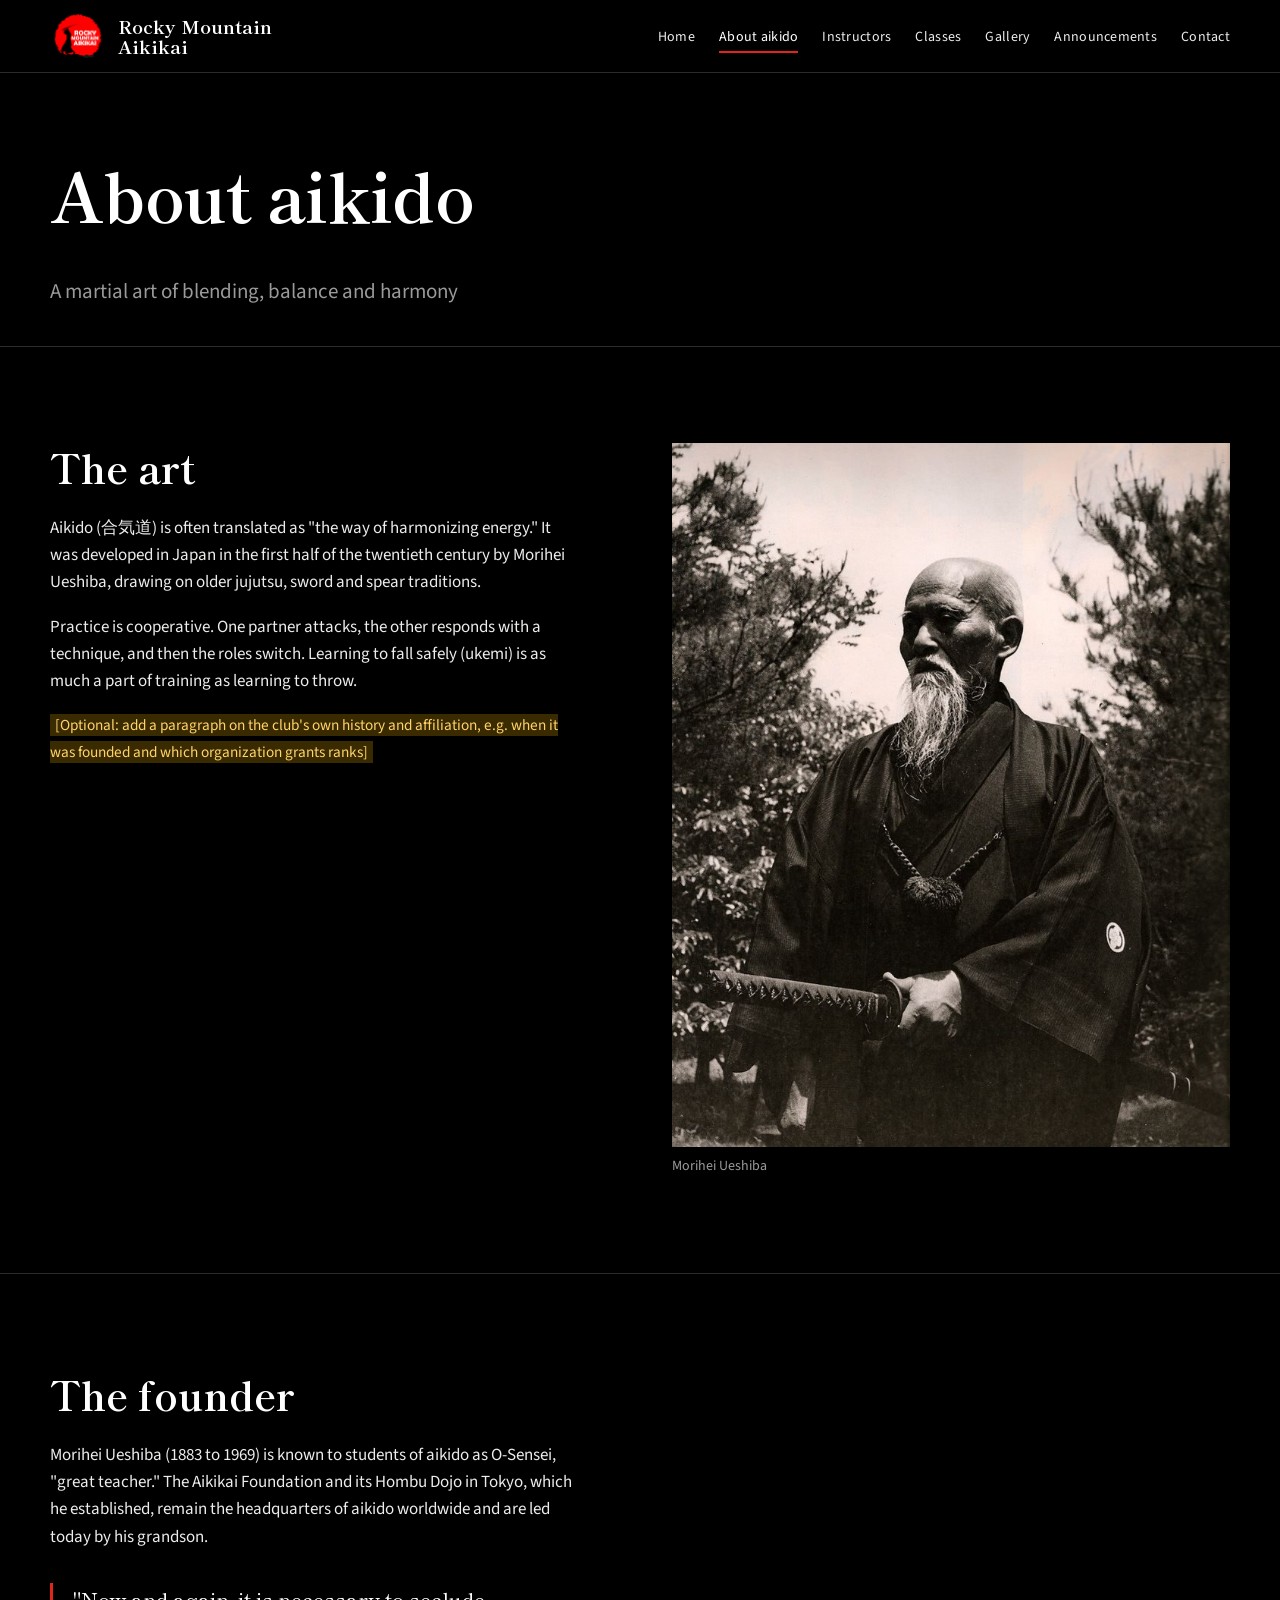
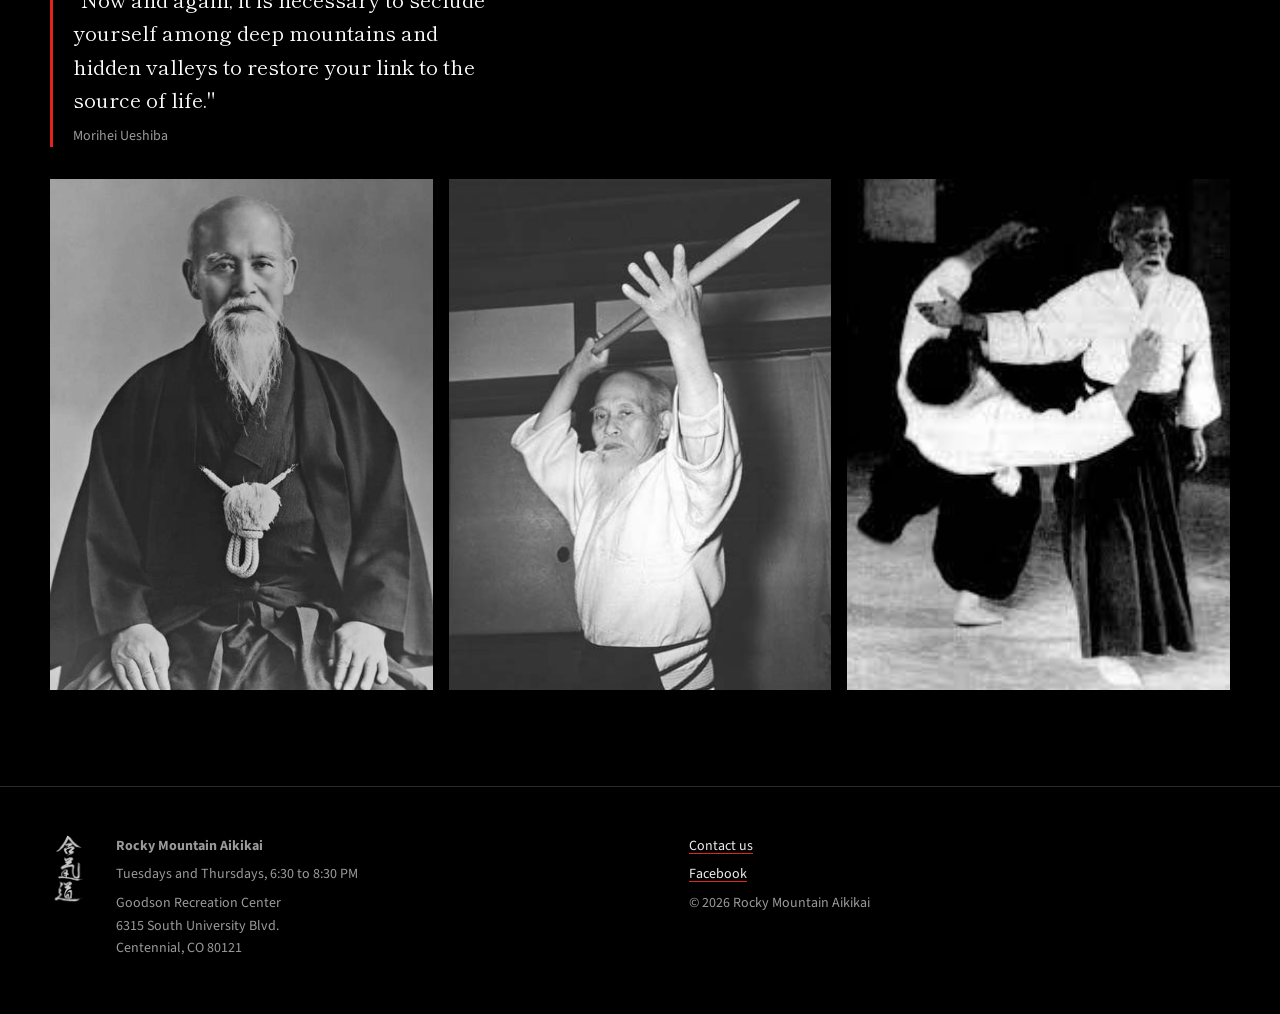
==== about.html @ 09d4a30c "Initial site" ====
<!doctype html>
<html lang="en">
<head>
<meta charset="utf-8">
<meta name="viewport" content="width=device-width, initial-scale=1, viewport-fit=cover">
<title>About aikido | Rocky Mountain Aikikai</title>
<meta name="description" content="What aikido is, who founded it, and how we practice at Rocky Mountain Aikikai.">
<meta property="og:title" content="About aikido | Rocky Mountain Aikikai">
<meta property="og:description" content="What aikido is, who founded it, and how we practice at Rocky Mountain Aikikai.">
<meta property="og:image" content="images/hero-group.jpg">
<link rel="icon" href="favicon.png">
<link rel="preconnect" href="https://fonts.googleapis.com">
<link rel="preconnect" href="https://fonts.gstatic.com" crossorigin>
<link href="https://fonts.googleapis.com/css2?family=Shippori+Mincho:wght@700&family=Source+Sans+3:wght@400;600&display=swap" rel="stylesheet">
<link rel="stylesheet" href="css/site.css">
</head>
<body>
<a class="skip" href="#main">Skip to content</a>
<div class="notice-bar" data-notice-bar hidden>
  <div class="wrap"><span data-notice-text></span> <a href="announcements.html">Details</a></div>
</div>
<header class="site-header">
  <div class="wrap">
    <a class="brand" href="index.html"><img src="images/logo.png" alt="" width="56" height="44"><span>Rocky Mountain<br>Aikikai</span></a>
    <button class="nav-toggle" aria-expanded="false" aria-controls="site-nav">Menu</button>
    <nav class="site-nav" id="site-nav" aria-label="Main"><ul><li><a href="index.html">Home</a></li><li><a href="about.html" aria-current="page">About aikido</a></li><li><a href="instructors.html">Instructors</a></li><li><a href="classes.html">Classes</a></li><li><a href="gallery.html">Gallery</a></li><li><a href="announcements.html">Announcements</a></li><li><a href="contact.html">Contact</a></li></ul></nav>
  </div>
</header>
<main id="main">

<section class="page-head"><div class="wrap">
  <h1>About aikido</h1>
  <p>A martial art of blending, balance and harmony</p>
</div></section>

<section class="section"><div class="wrap split">
  <div>
    <h2>The art</h2>
    <p>Aikido (合気道) is often translated as "the way of harmonizing energy." It was developed in Japan in the first half of the twentieth century by Morihei Ueshiba, drawing on older jujutsu, sword and spear traditions.</p>
    <p>Practice is cooperative. One partner attacks, the other responds with a technique, and then the roles switch. Learning to fall safely (ukemi) is as much a part of training as learning to throw.</p>
    <p><span class="todo">[Optional: add a paragraph on the club's own history and affiliation, e.g. when it was founded and which organization grants ranks]</span></p>
  </div>
  <figure>
    <img src="images/founder/ueshiba-sword.jpg" alt="Morihei Ueshiba standing outdoors in a kimono, holding a sword" loading="lazy">
    <figcaption>Morihei Ueshiba</figcaption>
  </figure>
</div></section>

<section class="section"><div class="wrap">
  <h2>The founder</h2>
  <p>Morihei Ueshiba (1883 to 1969) is known to students of aikido as O-Sensei, "great teacher." The Aikikai Foundation and its Hombu Dojo in Tokyo, which he established, remain the headquarters of aikido worldwide and are led today by his grandson.</p>
  <blockquote>"Now and again, it is necessary to seclude yourself among deep mountains and hidden valleys to restore your link to the source of life."<cite>Morihei Ueshiba</cite></blockquote>
  <div class="founder-strip">
    <figure><img src="images/founder/ueshiba-seated.jpg" alt="Formal seated portrait of Morihei Ueshiba" loading="lazy"></figure>
    <figure><img src="images/founder/ueshiba-spear.jpg" alt="Morihei Ueshiba holding a wooden spear overhead" loading="lazy"></figure>
    <figure><img src="images/founder/ueshiba-throw.jpg" alt="Morihei Ueshiba demonstrating a throw with a student" loading="lazy"></figure>
  </div>
</div></section>

</main>
<footer class="site-footer">
  <div class="wrap">
    <img src="images/aikido-calligraphy.png" alt="Aikido written in Japanese calligraphy">
    <div>
      <p><strong>Rocky Mountain Aikikai</strong></p>
      <p>Tuesdays and Thursdays, 6:30 to 8:30 PM</p>
      <p>Goodson Recreation Center<br>6315 South University Blvd.<br>Centennial, CO 80121</p>
    </div>
    <div>
      <p><a href="contact.html">Contact us</a></p>
      <p><a href="https://www.facebook.com/rockymountainaikikai/">Facebook</a></p>
      <p>&copy; <span id="year">2026</span> Rocky Mountain Aikikai</p>
    </div>
  </div>
</footer>

<script src="js/site.js"></script>
<script>document.getElementById("year").textContent=new Date().getFullYear();</script>
</body>
</html>
---- css/site.css ----
/* Rocky Mountain Aikikai — site styles
   Palette taken from the club's own materials: black-and-white photography,
   ink calligraphy, and the red sun of the club logo. */

:root {
  --ink: #000000;          /* page background */
  --sumi: #161616;         /* raised surfaces */
  --line: #2b2b2b;         /* rules and borders */
  --ash: #9a9a9a;          /* secondary text */
  --paper: #ececea;        /* body text */
  --white: #ffffff;        /* headings */
  --sun: #e3241b;          /* logo red, used sparingly */

  --display: "Shippori Mincho", "Hiragino Mincho ProN", "Yu Mincho", Georgia, serif;
  --body: "Source Sans 3", "Segoe UI", system-ui, -apple-system, sans-serif;

  --step--1: 0.875rem;
  --step-0: 1.0625rem;
  --step-1: 1.3125rem;
  --step-2: 1.75rem;
  --step-3: 2.5rem;
  --step-4: clamp(2.5rem, 6vw, 4.25rem);

  --gutter: clamp(1.25rem, 4vw, 3rem);
  --measure: 66ch;

  box-sizing: border-box;
  padding-top: env(safe-area-inset-top, 0px);
  padding-bottom: env(safe-area-inset-bottom, 0px);
}
*, *::before, *::after { box-sizing: inherit; }
html { scroll-padding-top: env(safe-area-inset-top, 0px); }

body {
  margin: 0;
  background: var(--ink);
  color: var(--paper);
  font-family: var(--body);
  font-size: var(--step-0);
  line-height: 1.6;
  -webkit-font-smoothing: antialiased;
}

img { max-width: 100%; height: auto; display: block; }
a { color: var(--white); text-decoration-color: var(--sun); text-underline-offset: 0.2em; }
a:hover { color: var(--sun); }
:focus-visible { outline: 2px solid var(--sun); outline-offset: 3px; }

h1, h2, h3 {
  font-family: var(--display);
  font-weight: 700;
  color: var(--white);
  line-height: 1.2;
  margin: 0 0 0.6em;
}
h1 { font-size: var(--step-4); letter-spacing: -0.01em; }
h2 { font-size: var(--step-3); }
h3 { font-size: var(--step-1); }
p { margin: 0 0 1em; max-width: var(--measure); }

.skip { position: absolute; left: -9999px; }
.skip:focus { left: 1rem; top: 1rem; background: var(--white); color: var(--ink); padding: .5rem 1rem; z-index: 100; }

.wrap { width: min(1180px, 100% - 2 * var(--gutter)); margin-inline: auto; }

/* ---------- Header ---------- */
.site-header {
  position: sticky; top: env(safe-area-inset-top, 0px); z-index: 50;
  background: rgba(0,0,0,.92);
  border-bottom: 1px solid var(--line);
  backdrop-filter: blur(6px);
}
.site-header .wrap { display: flex; align-items: center; justify-content: space-between; gap: 1rem; min-height: 72px; }
.brand { display: flex; align-items: center; gap: .75rem; text-decoration: none; color: var(--white); }
.brand img { width: 56px; height: auto; }
.brand span { font-family: var(--display); font-size: 1.15rem; font-weight: 700; line-height: 1.1; }

.nav-toggle {
  display: none; background: none; border: 1px solid var(--line); color: var(--white);
  font: inherit; padding: .4rem .8rem; cursor: pointer;
}
.site-nav ul { list-style: none; margin: 0; padding: 0; display: flex; gap: 1.5rem; }
.site-nav a { text-decoration: none; color: var(--paper); font-size: var(--step--1); letter-spacing: .02em; padding: .3rem 0; border-bottom: 2px solid transparent; }
.site-nav a:hover { color: var(--white); }
.site-nav a[aria-current="page"] { color: var(--white); border-bottom-color: var(--sun); }

@media (max-width: 880px) {
  .nav-toggle { display: block; }
  .site-nav { display: none; position: absolute; left: 0; right: 0; top: 100%; background: var(--ink); border-bottom: 1px solid var(--line); }
  .site-nav.open { display: block; }
  .site-nav ul { flex-direction: column; gap: 0; padding: .5rem var(--gutter) 1rem; }
  .site-nav a { display: block; padding: .75rem 0; font-size: var(--step-0); border-bottom: 1px solid var(--line); }
  .site-nav a[aria-current="page"] { border-bottom-color: var(--line); color: var(--sun); }
}

/* ---------- Announcement bar ---------- */
.notice-bar { background: var(--sun); color: var(--white); }
.notice-bar[hidden] { display: none; }
.notice-bar .wrap { padding: .6rem 0; display: flex; gap: 1rem; align-items: baseline; flex-wrap: wrap; }
.notice-bar a { color: var(--white); font-weight: 600; text-decoration-color: var(--white); }

/* ---------- Hero (home) ---------- */
.hero { position: relative; min-height: min(86vh, 760px); display: grid; overflow: hidden; }
.hero > img.hero-photo {
  position: absolute; inset: 0; width: 100%; height: 100%; object-fit: cover; object-position: center 35%;
  filter: grayscale(1) brightness(.42) contrast(1.05);
}
.hero::after { content: ""; position: absolute; inset: 0; background: linear-gradient(90deg, rgba(0,0,0,.78) 0%, rgba(0,0,0,.45) 55%, rgba(0,0,0,.1) 100%); }
.hero .wrap { position: relative; z-index: 1; display: grid; grid-template-columns: auto 1fr; gap: clamp(1.5rem, 5vw, 4rem); align-items: center; padding-block: 4rem; }
.hero .calligraphy { width: clamp(90px, 13vw, 170px); opacity: .95; }
.hero h1 { margin-bottom: .35em; }
.hero .lede { font-size: var(--step-1); color: var(--paper); max-width: 34ch; }
.hero .when { font-family: var(--display); font-size: var(--step-1); color: var(--white); margin: 1.5rem 0 2rem; border-left: 3px solid var(--sun); padding-left: 1rem; }
.hero .when small { display: block; font-family: var(--body); font-size: var(--step--1); color: var(--ash); margin-top: .25rem; }
@media (max-width: 600px) {
  .hero .wrap { grid-template-columns: 1fr; }
  .hero .calligraphy { width: 70px; }
}

.btn {
  display: inline-block; background: var(--white); color: var(--ink); text-decoration: none;
  font-weight: 600; padding: .8rem 1.4rem; border: 2px solid var(--white);
}
.btn:hover { background: var(--sun); border-color: var(--sun); color: var(--white); }
.btn.ghost { background: transparent; color: var(--white); }
.btn.ghost:hover { background: var(--white); color: var(--ink); border-color: var(--white); }
.actions { display: flex; flex-wrap: wrap; gap: .75rem; }

/* ---------- Sections ---------- */
.section { padding-block: clamp(3rem, 8vw, 6rem); border-top: 1px solid var(--line); }
.section:first-of-type { border-top: 0; }
.page-head { padding-block: clamp(3rem, 7vw, 5rem) 1rem; }
.page-head p { color: var(--ash); font-size: var(--step-1); }

.split { display: grid; grid-template-columns: 1fr 1fr; gap: clamp(2rem, 5vw, 4rem); align-items: start; }
.split.narrow-img { grid-template-columns: 2fr 3fr; }
@media (max-width: 760px) { .split, .split.narrow-img { grid-template-columns: 1fr; } }

figure { margin: 0; }
figcaption { color: var(--ash); font-size: var(--step--1); margin-top: .5rem; }

blockquote {
  margin: 2rem 0; padding: 0 0 0 1.25rem; border-left: 3px solid var(--sun);
  font-family: var(--display); font-size: var(--step-1); color: var(--white); max-width: 40ch;
}
blockquote cite { display: block; font-family: var(--body); font-style: normal; font-size: var(--step--1); color: var(--ash); margin-top: .5rem; }

/* Facts list (schedule, fees, location) */
.facts { display: grid; grid-template-columns: max-content 1fr; gap: .75rem 2rem; margin: 0 0 1.5rem; }
.facts dt { color: var(--ash); }
.facts dd { margin: 0; color: var(--white); }
@media (max-width: 480px) { .facts { grid-template-columns: 1fr; gap: .2rem; } .facts dd { margin-bottom: .75rem; } }

/* ---------- Instructors ---------- */
.lead-instructor { display: grid; grid-template-columns: minmax(220px, 340px) 1fr; gap: clamp(1.5rem, 4vw, 3rem); align-items: start; margin-bottom: 4rem; }
.lead-instructor img { aspect-ratio: 4/5; object-fit: cover; width: 100%; }
.rank { color: var(--ash); font-size: var(--step--1); margin: -.4rem 0 1rem; }
@media (max-width: 680px) { .lead-instructor { grid-template-columns: 1fr; } .lead-instructor img { max-width: 340px; } }

.associates { display: grid; grid-template-columns: repeat(auto-fill, minmax(200px, 1fr)); gap: 2rem 1.5rem; }
.associates img { aspect-ratio: 4/5; object-fit: cover; width: 100%; margin-bottom: .75rem; }
.associates h3 { margin-bottom: .2rem; }

/* ---------- Founder strip ---------- */
.founder-strip { display: grid; grid-template-columns: repeat(3, 1fr); gap: 1rem; }
.founder-strip img { width: 100%; aspect-ratio: 3/4; object-fit: cover; filter: grayscale(1); }
@media (max-width: 600px) { .founder-strip { grid-template-columns: 1fr 1fr; } .founder-strip figure:last-child { display: none; } }

/* ---------- Gallery ---------- */
.gallery { display: grid; grid-template-columns: repeat(auto-fill, minmax(280px, 1fr)); gap: .75rem; }
.gallery button { padding: 0; border: 0; background: none; cursor: zoom-in; display: block; width: 100%; }
.gallery img { width: 100%; aspect-ratio: 4/3; object-fit: cover; }
.gallery button:hover img { outline: 2px solid var(--sun); outline-offset: -2px; }

.lightbox { border: 0; padding: 0; background: transparent; max-width: 96vw; max-height: 92vh; }
.lightbox::backdrop { background: rgba(0,0,0,.92); }
.lightbox img { max-width: 96vw; max-height: 85vh; width: auto; margin: 0 auto; }
.lightbox p { text-align: center; color: var(--paper); margin: .75rem auto 0; }
.lightbox .close { position: fixed; top: calc(1rem + env(safe-area-inset-top, 0px)); right: 1rem; background: var(--white); color: var(--ink); border: 0; font: inherit; font-weight: 600; padding: .5rem .9rem; cursor: pointer; }

/* ---------- Announcements ---------- */
.announcements { list-style: none; margin: 0; padding: 0; }
.announcements li { padding: 1.5rem 0; border-top: 1px solid var(--line); display: grid; grid-template-columns: 9rem 1fr; gap: 1.5rem; }
.announcements li:last-child { border-bottom: 1px solid var(--line); }
.announcements time { color: var(--ash); font-size: var(--step--1); padding-top: .3rem; }
.announcements h3 { margin-bottom: .35rem; }
.announcements .pinned time::before { content: ""; display: inline-block; width: .55rem; height: .55rem; border-radius: 50%; background: var(--sun); margin-right: .5rem; }
.announcements .empty { display: block; color: var(--ash); }
@media (max-width: 560px) { .announcements li { grid-template-columns: 1fr; gap: .25rem; } }

/* ---------- Map ---------- */
.map { width: 100%; aspect-ratio: 4/3; border: 0; filter: grayscale(1) invert(.92) contrast(.9); }

/* ---------- Placeholder marker (remove before launch) ---------- */
.todo { background: #3a2a00; color: #ffd36b; padding: 0 .3em; font-size: .9em; }

/* ---------- Footer ---------- */
.site-footer { border-top: 1px solid var(--line); padding-block: 3rem; color: var(--ash); font-size: var(--step--1); }
.site-footer .wrap { display: grid; grid-template-columns: auto 1fr 1fr; gap: 2rem; align-items: start; }
.site-footer img { width: 34px; opacity: .8; }
.site-footer p { margin: 0 0 .4rem; }
.site-footer a { color: var(--paper); }
@media (max-width: 680px) { .site-footer .wrap { grid-template-columns: 1fr; } }

@media (prefers-reduced-motion: reduce) { * { scroll-behavior: auto !important; transition: none !important; } }
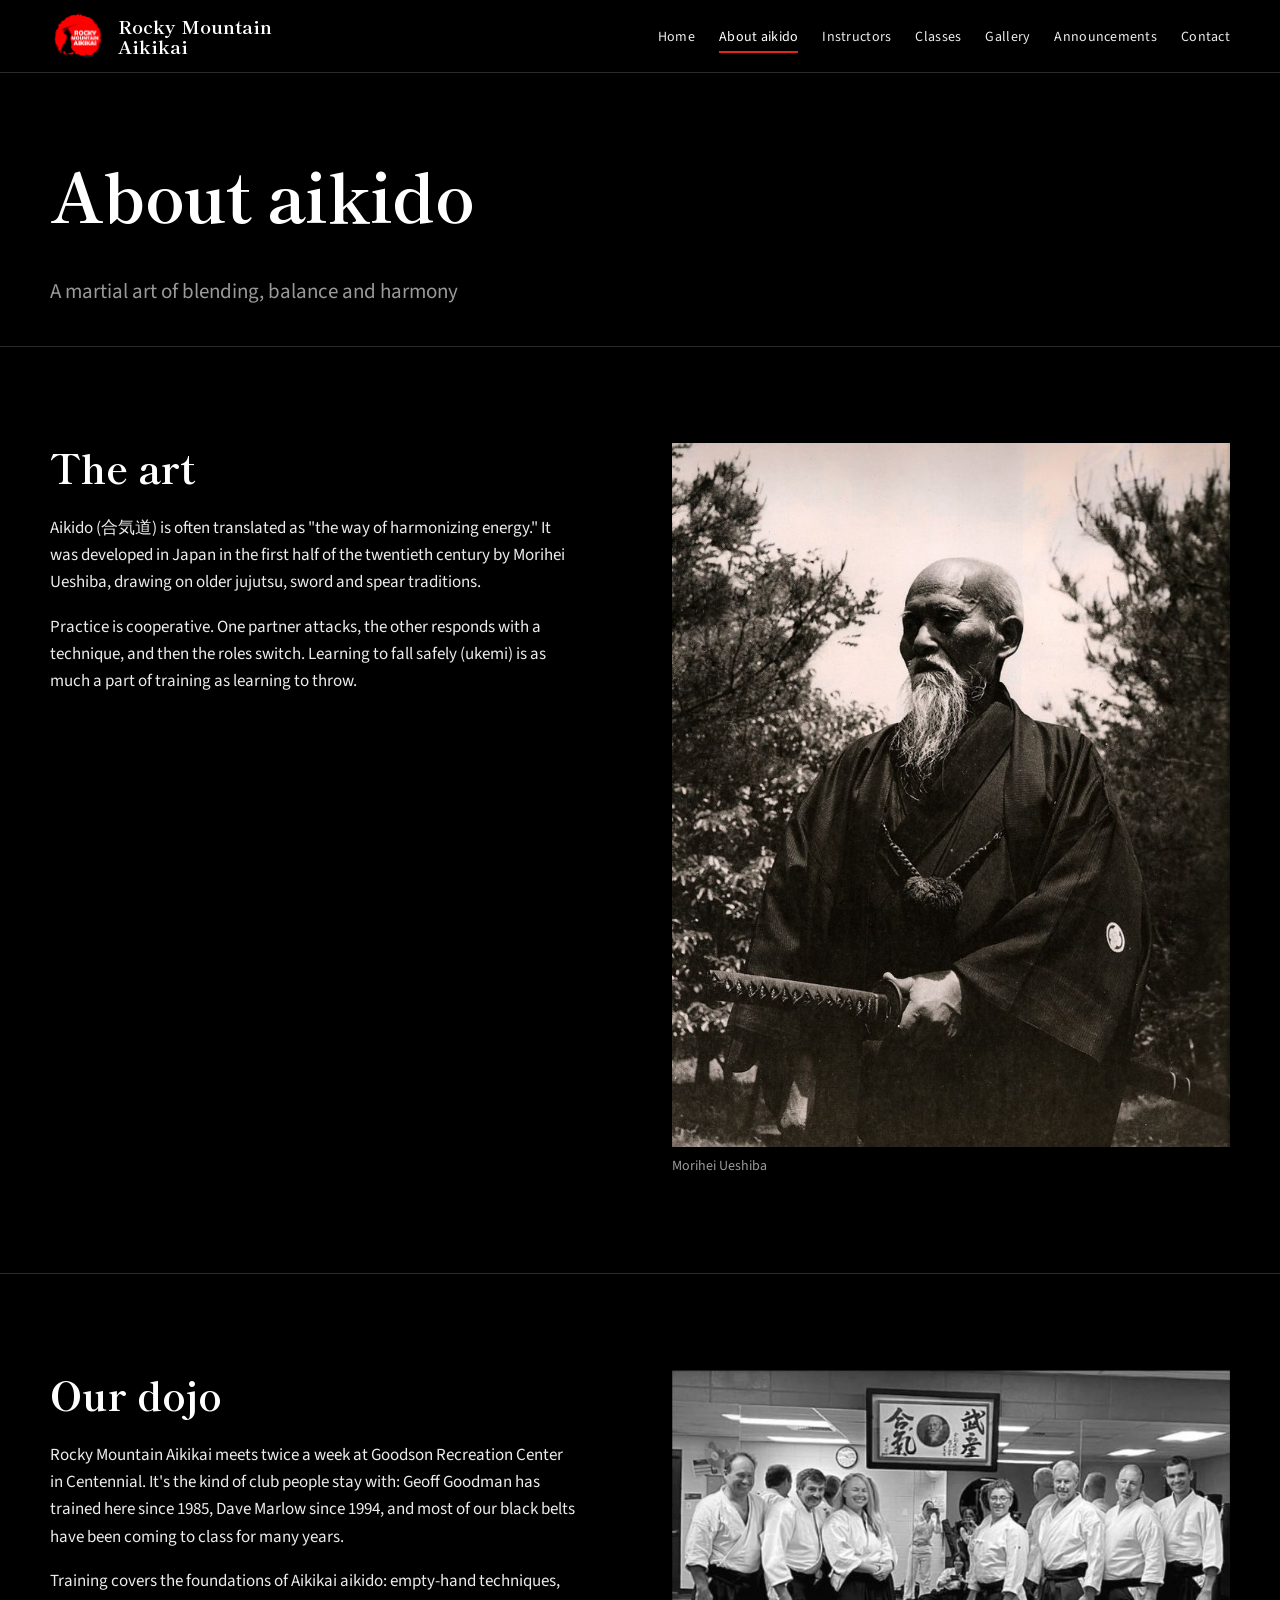
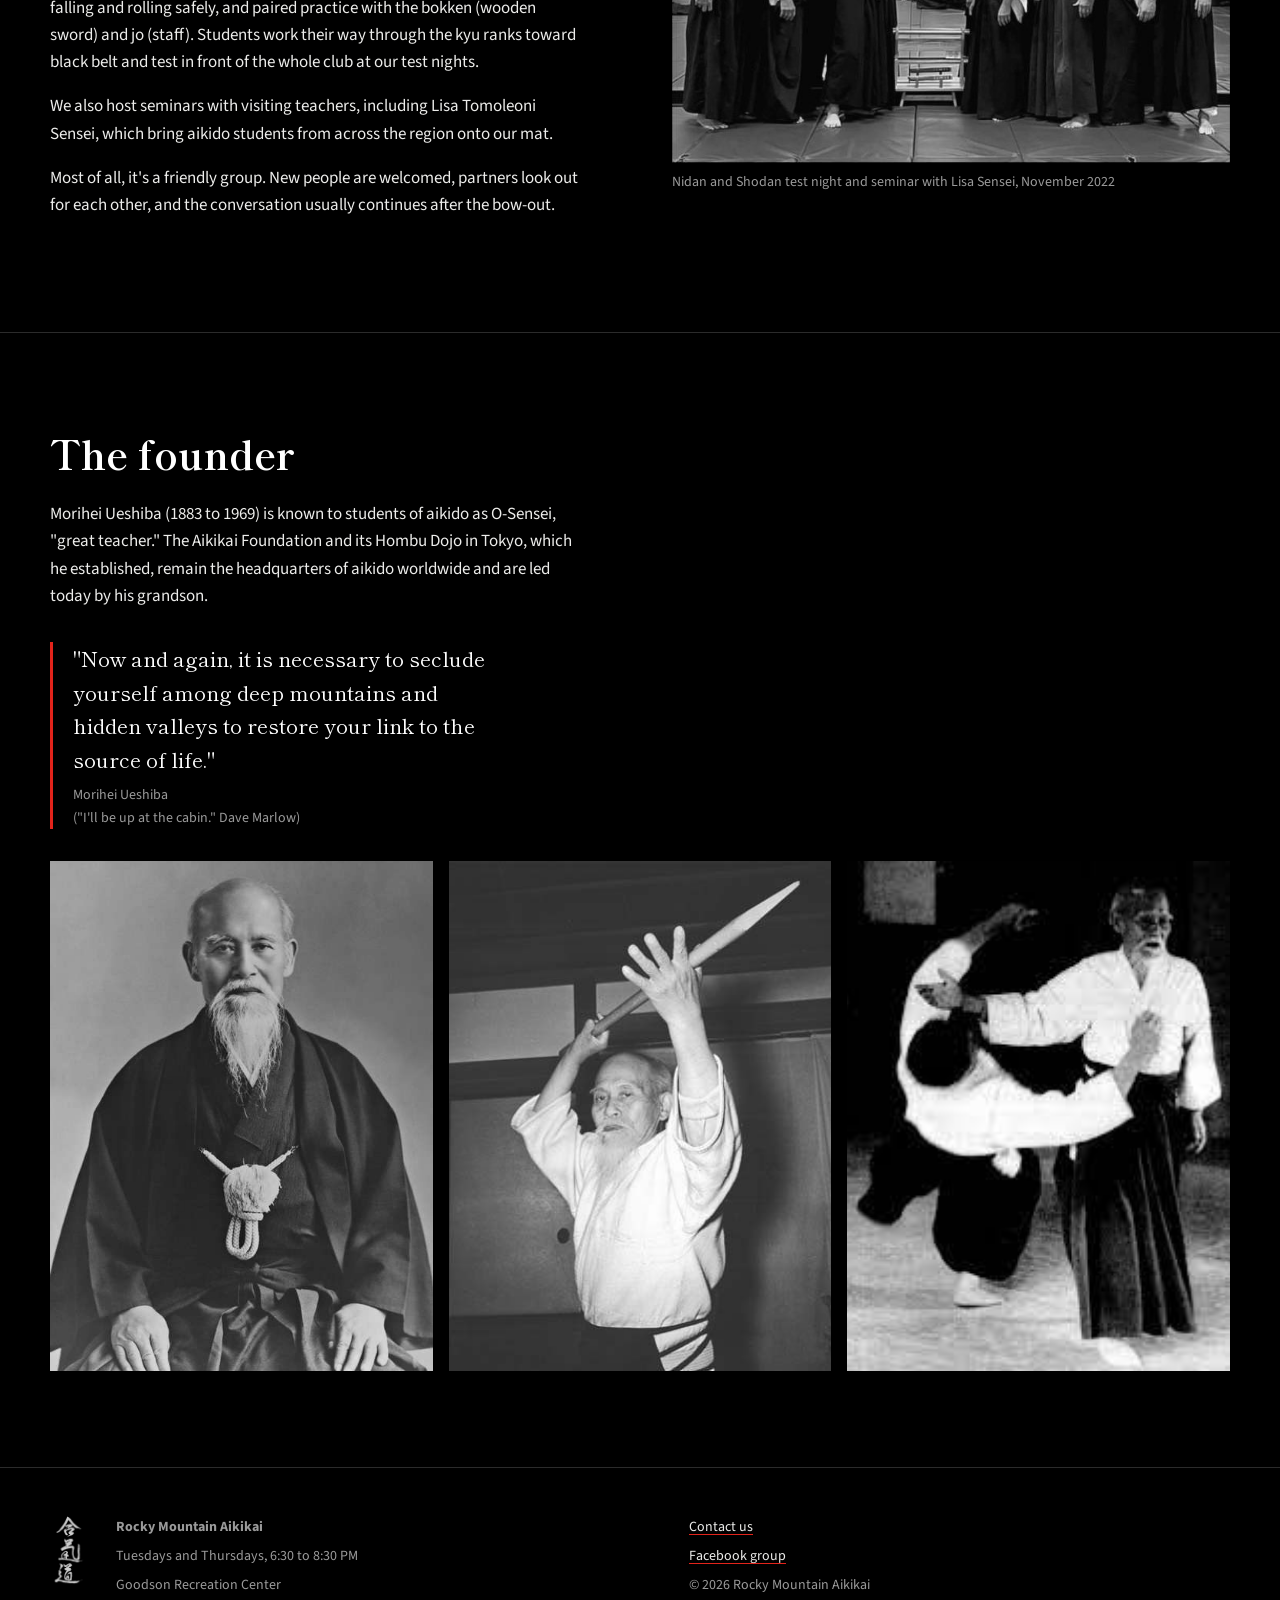
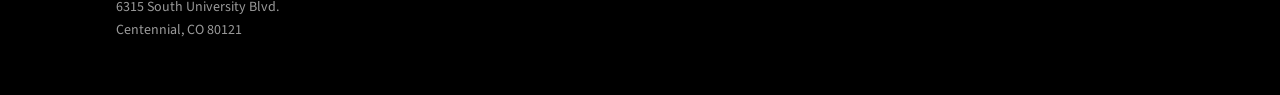
==== commit 7261fa17: "Classes, contact, about, home instructors, FB group" ====
--- a/about.html
+++ b/about.html
@@ -38,7 +38,6 @@
     <h2>The art</h2>
     <p>Aikido (合気道) is often translated as "the way of harmonizing energy." It was developed in Japan in the first half of the twentieth century by Morihei Ueshiba, drawing on older jujutsu, sword and spear traditions.</p>
     <p>Practice is cooperative. One partner attacks, the other responds with a technique, and then the roles switch. Learning to fall safely (ukemi) is as much a part of training as learning to throw.</p>
-    <p><span class="todo">[Optional: add a paragraph on the club's own history and affiliation, e.g. when it was founded and which organization grants ranks]</span></p>
   </div>
   <figure>
     <img src="images/founder/ueshiba-sword.jpg" alt="Morihei Ueshiba standing outdoors in a kimono, holding a sword" loading="lazy">
@@ -46,10 +45,24 @@
   </figure>
 </div></section>
 
+<section class="section"><div class="wrap split">
+  <div>
+    <h2>Our dojo</h2>
+    <p>Rocky Mountain Aikikai meets twice a week at Goodson Recreation Center in Centennial. It's the kind of club people stay with: Geoff Goodman has trained here since 1985, Dave Marlow since 1994, and most of our black belts have been coming to class for many years.</p>
+    <p>Training covers the foundations of Aikikai aikido: empty-hand techniques, falling and rolling safely, and paired practice with the bokken (wooden sword) and jo (staff). Students work their way through the kyu ranks toward black belt and test in front of the whole club at our test nights.</p>
+    <p>We also host seminars with visiting teachers, including Lisa Tomoleoni Sensei, which bring aikido students from across the region onto our mat.</p>
+    <p>Most of all, it's a friendly group. New people are welcomed, partners look out for each other, and the conversation usually continues after the bow-out.</p>
+  </div>
+  <figure>
+    <img src="images/seminar-2022.jpg" alt="Instructors and students with Lisa Tomoleoni Sensei at a seminar and test night, November 2022" loading="lazy">
+    <figcaption>Nidan and Shodan test night and seminar with Lisa Sensei, November 2022</figcaption>
+  </figure>
+</div></section>
+
 <section class="section"><div class="wrap">
   <h2>The founder</h2>
   <p>Morihei Ueshiba (1883 to 1969) is known to students of aikido as O-Sensei, "great teacher." The Aikikai Foundation and its Hombu Dojo in Tokyo, which he established, remain the headquarters of aikido worldwide and are led today by his grandson.</p>
-  <blockquote>"Now and again, it is necessary to seclude yourself among deep mountains and hidden valleys to restore your link to the source of life."<cite>Morihei Ueshiba</cite></blockquote>
+  <blockquote>"Now and again, it is necessary to seclude yourself among deep mountains and hidden valleys to restore your link to the source of life."<cite>Morihei Ueshiba<br>("I'll be up at the cabin." Dave Marlow)</cite></blockquote>
   <div class="founder-strip">
     <figure><img src="images/founder/ueshiba-seated.jpg" alt="Formal seated portrait of Morihei Ueshiba" loading="lazy"></figure>
     <figure><img src="images/founder/ueshiba-spear.jpg" alt="Morihei Ueshiba holding a wooden spear overhead" loading="lazy"></figure>
@@ -68,7 +81,7 @@
     </div>
     <div>
       <p><a href="contact.html">Contact us</a></p>
-      <p><a href="https://www.facebook.com/rockymountainaikikai/">Facebook</a></p>
+      <p><a href="https://www.facebook.com/groups/rockymountainaikikai">Facebook group</a></p>
       <p>&copy; <span id="year">2026</span> Rocky Mountain Aikikai</p>
     </div>
   </div>
--- a/css/site.css
+++ b/css/site.css
@@ -203,3 +203,7 @@
 @media (max-width: 680px) { .site-footer .wrap { grid-template-columns: 1fr; } }
 
 @media (prefers-reduced-motion: reduce) { * { scroll-behavior: auto !important; transition: none !important; } }
+
+/* Two lead-instructor portraits side by side (home) */
+.duo { display: grid; grid-template-columns: 1fr 1fr; gap: 1rem; }
+.duo img { width: 100%; aspect-ratio: 4/5; object-fit: cover; }
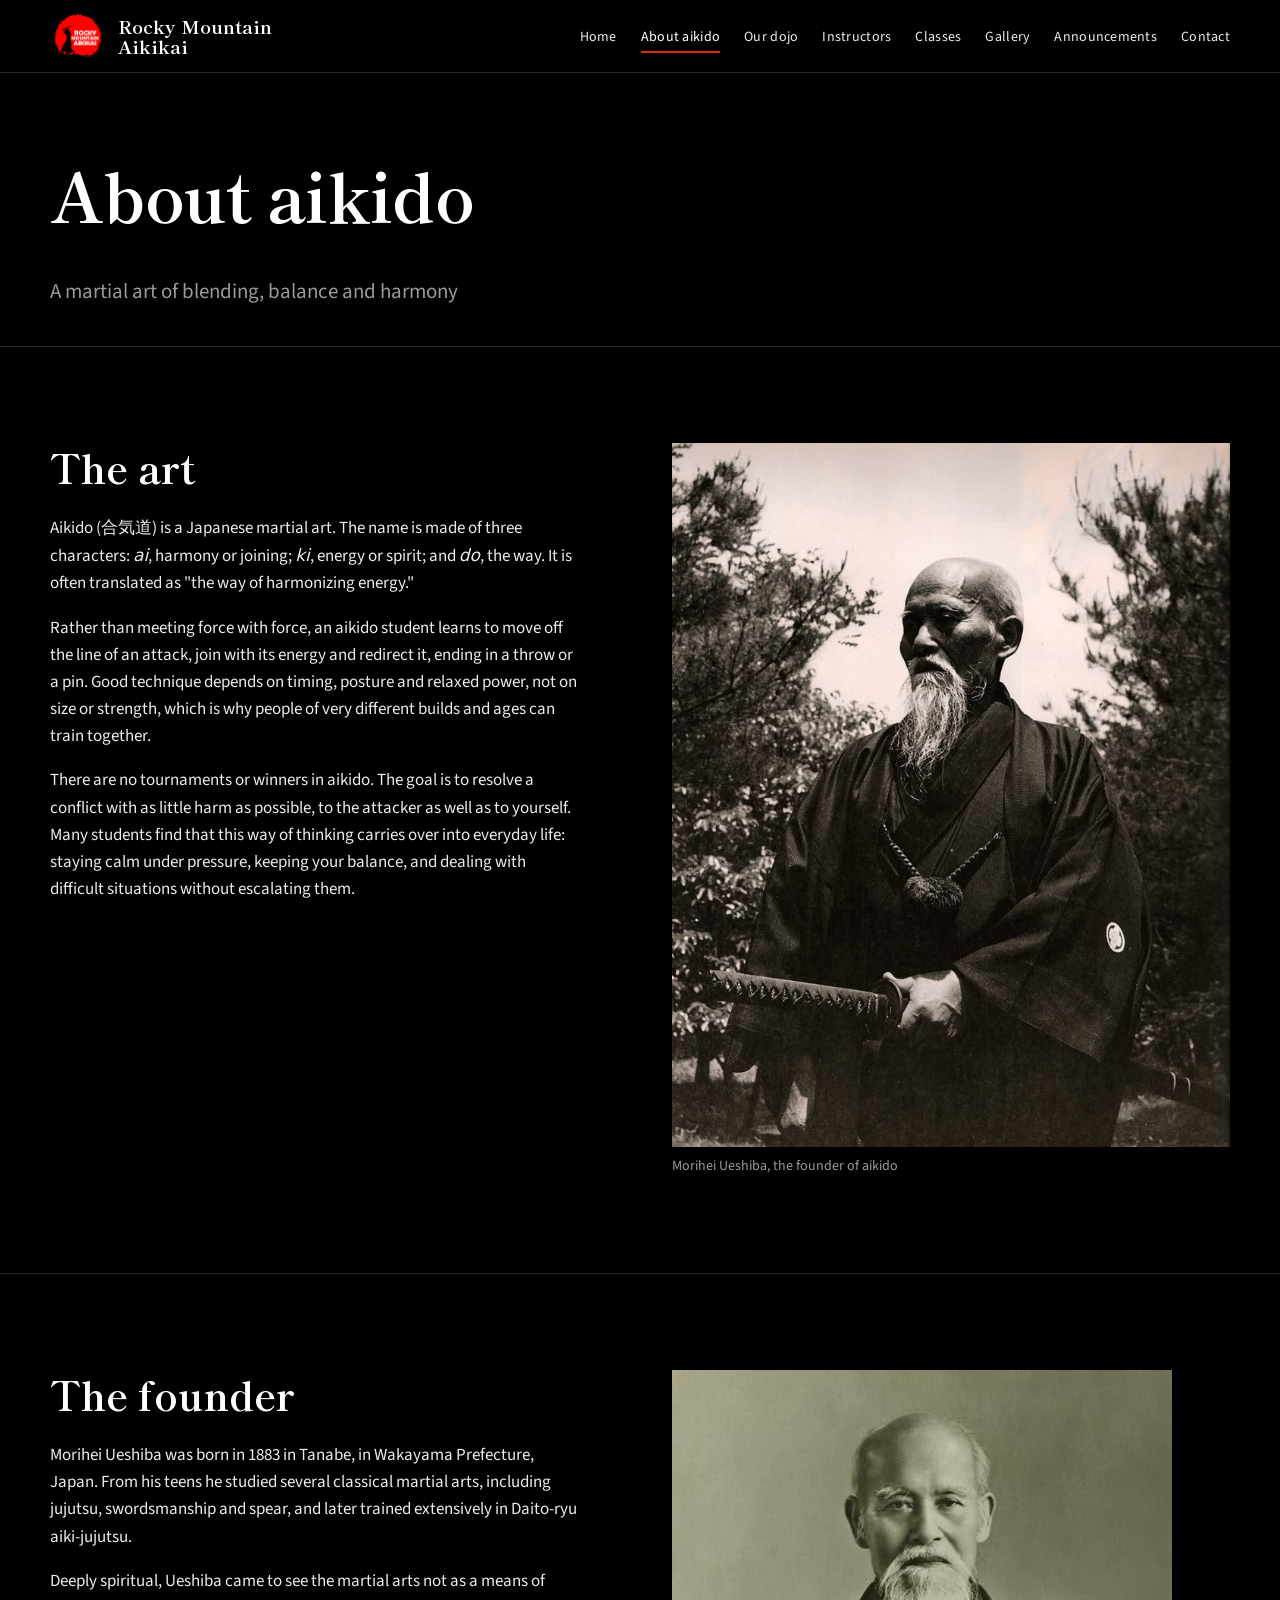
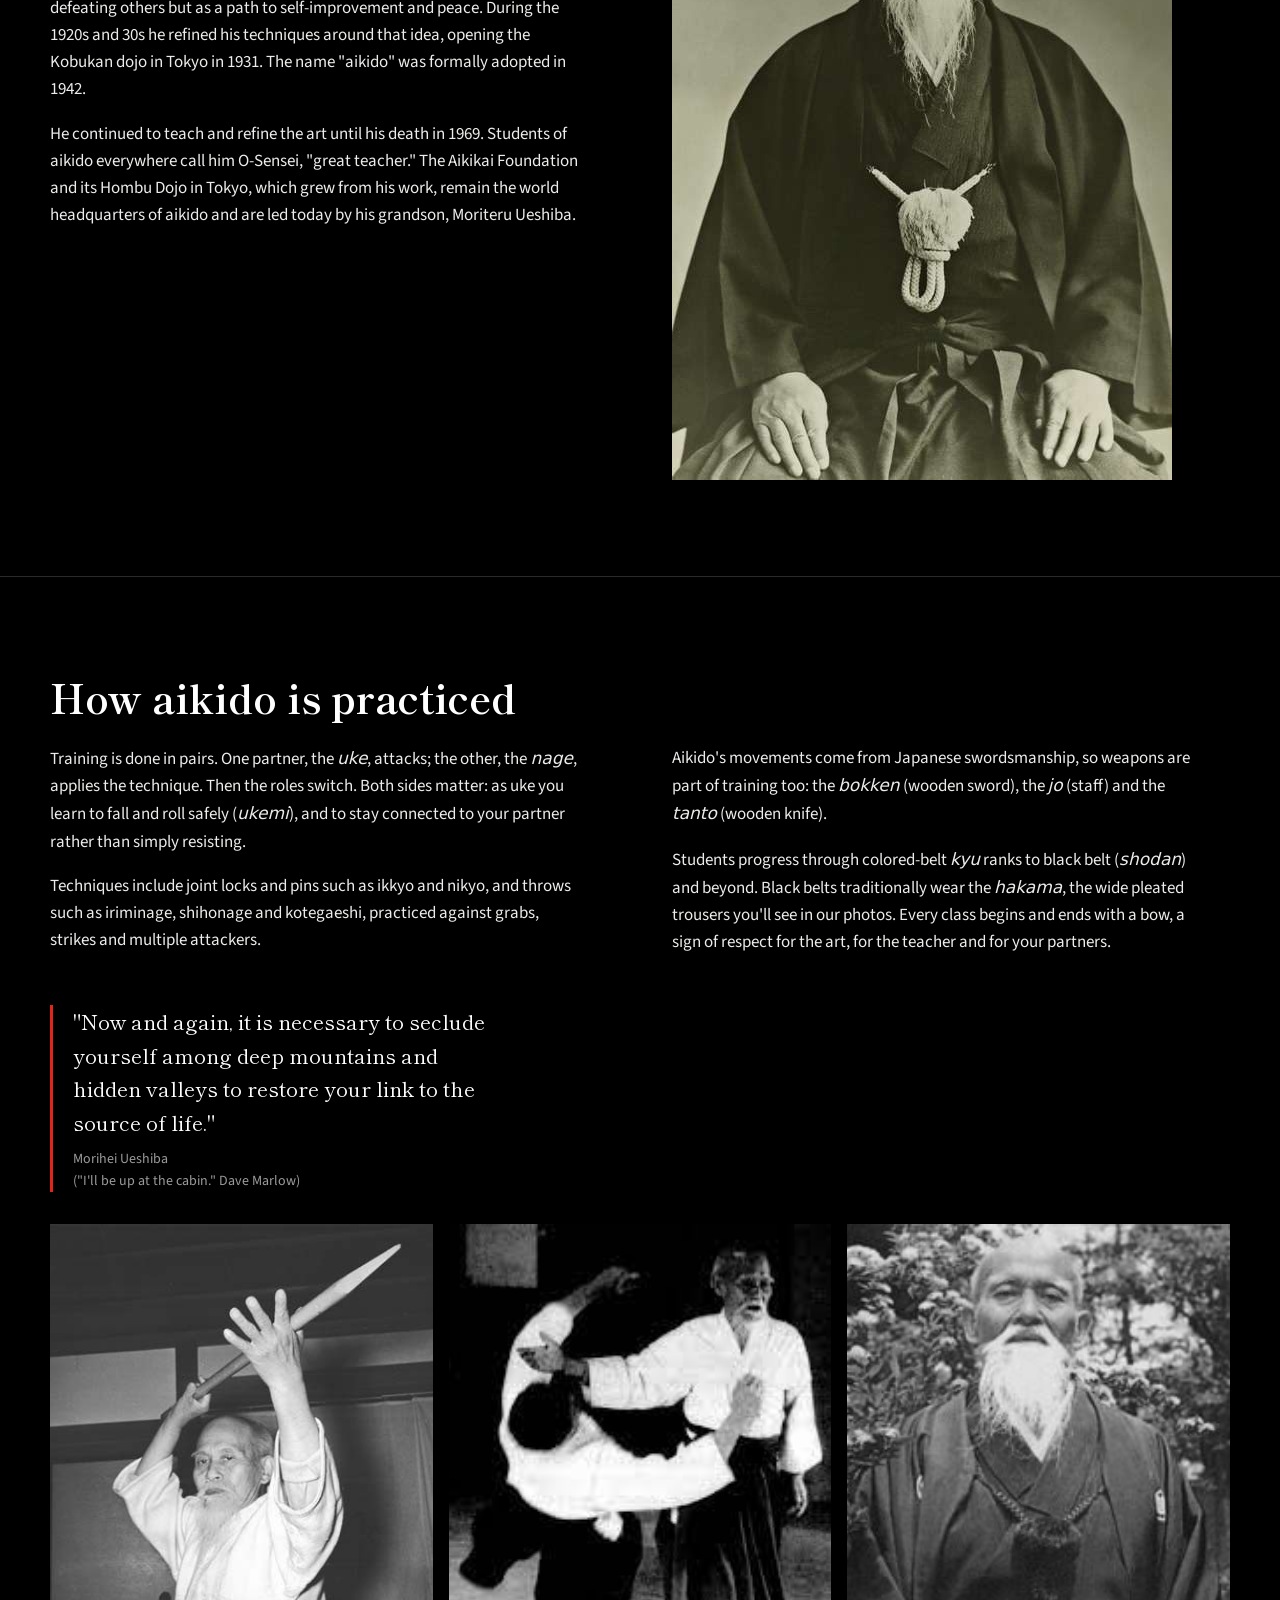
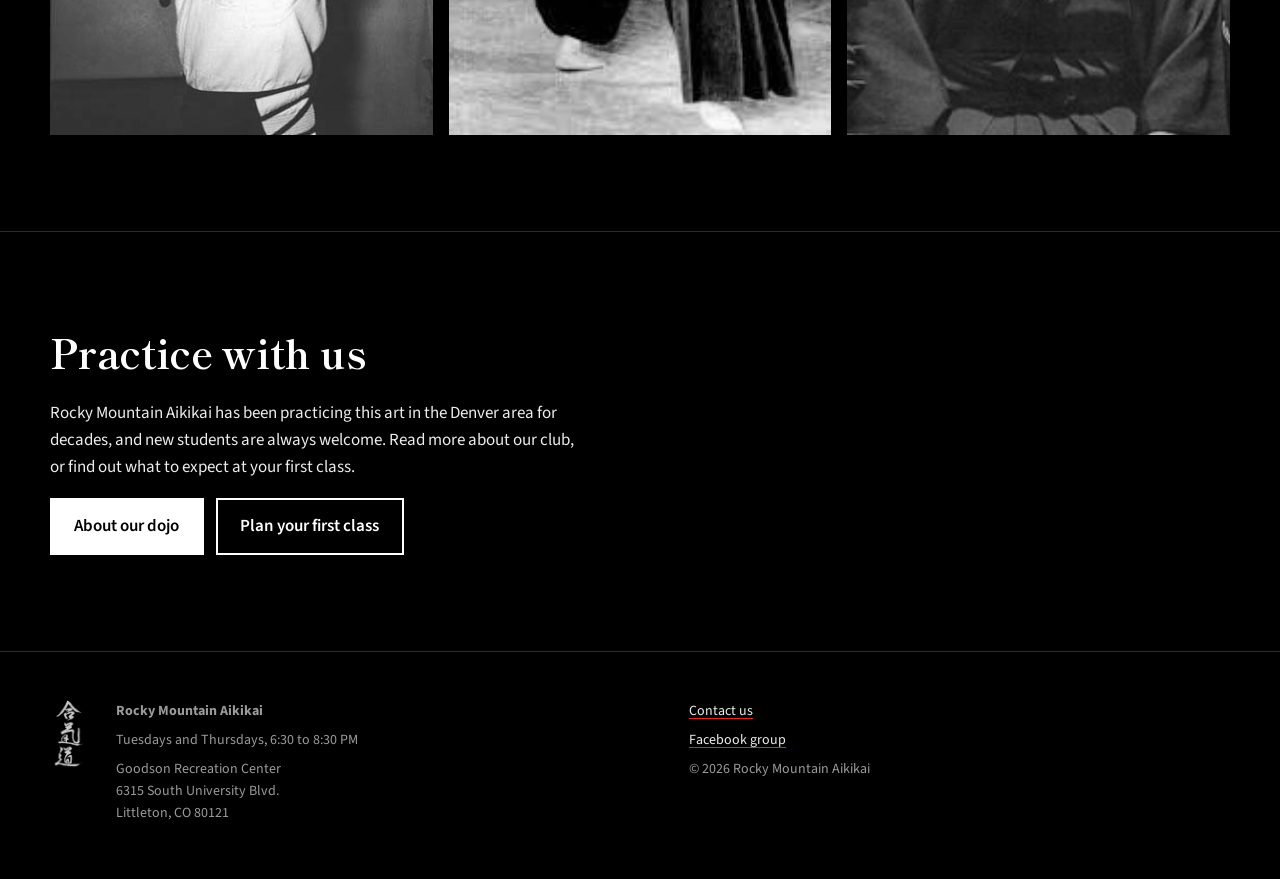
==== commit 2df4c4d9: "About reorder, Our dojo page, Littleton, bios, contact wording" ====
--- a/about.html
+++ b/about.html
@@ -4,9 +4,9 @@
 <meta charset="utf-8">
 <meta name="viewport" content="width=device-width, initial-scale=1, viewport-fit=cover">
 <title>About aikido | Rocky Mountain Aikikai</title>
-<meta name="description" content="What aikido is, who founded it, and how we practice at Rocky Mountain Aikikai.">
+<meta name="description" content="What aikido is, the life of its founder Morihei Ueshiba, and how aikido is practiced.">
 <meta property="og:title" content="About aikido | Rocky Mountain Aikikai">
-<meta property="og:description" content="What aikido is, who founded it, and how we practice at Rocky Mountain Aikikai.">
+<meta property="og:description" content="What aikido is, the life of its founder Morihei Ueshiba, and how aikido is practiced.">
 <meta property="og:image" content="images/hero-group.jpg">
 <link rel="icon" href="favicon.png">
 <link rel="preconnect" href="https://fonts.googleapis.com">
@@ -23,7 +23,7 @@
   <div class="wrap">
     <a class="brand" href="index.html"><img src="images/logo.png" alt="" width="56" height="44"><span>Rocky Mountain<br>Aikikai</span></a>
     <button class="nav-toggle" aria-expanded="false" aria-controls="site-nav">Menu</button>
-    <nav class="site-nav" id="site-nav" aria-label="Main"><ul><li><a href="index.html">Home</a></li><li><a href="about.html" aria-current="page">About aikido</a></li><li><a href="instructors.html">Instructors</a></li><li><a href="classes.html">Classes</a></li><li><a href="gallery.html">Gallery</a></li><li><a href="announcements.html">Announcements</a></li><li><a href="contact.html">Contact</a></li></ul></nav>
+    <nav class="site-nav" id="site-nav" aria-label="Main"><ul><li><a href="index.html">Home</a></li><li><a href="about.html" aria-current="page">About aikido</a></li><li><a href="dojo.html">Our dojo</a></li><li><a href="instructors.html">Instructors</a></li><li><a href="classes.html">Classes</a></li><li><a href="gallery.html">Gallery</a></li><li><a href="announcements.html">Announcements</a></li><li><a href="contact.html">Contact</a></li></ul></nav>
   </div>
 </header>
 <main id="main">
@@ -36,37 +36,54 @@
 <section class="section"><div class="wrap split">
   <div>
     <h2>The art</h2>
-    <p>Aikido (合気道) is often translated as "the way of harmonizing energy." It was developed in Japan in the first half of the twentieth century by Morihei Ueshiba, drawing on older jujutsu, sword and spear traditions.</p>
-    <p>Practice is cooperative. One partner attacks, the other responds with a technique, and then the roles switch. Learning to fall safely (ukemi) is as much a part of training as learning to throw.</p>
+    <p>Aikido (合気道) is a Japanese martial art. The name is made of three characters: <em>ai</em>, harmony or joining; <em>ki</em>, energy or spirit; and <em>do</em>, the way. It is often translated as "the way of harmonizing energy."</p>
+    <p>Rather than meeting force with force, an aikido student learns to move off the line of an attack, join with its energy and redirect it, ending in a throw or a pin. Good technique depends on timing, posture and relaxed power, not on size or strength, which is why people of very different builds and ages can train together.</p>
+    <p>There are no tournaments or winners in aikido. The goal is to resolve a conflict with as little harm as possible, to the attacker as well as to yourself. Many students find that this way of thinking carries over into everyday life: staying calm under pressure, keeping your balance, and dealing with difficult situations without escalating them.</p>
   </div>
   <figure>
     <img src="images/founder/ueshiba-sword.jpg" alt="Morihei Ueshiba standing outdoors in a kimono, holding a sword" loading="lazy">
-    <figcaption>Morihei Ueshiba</figcaption>
+    <figcaption>Morihei Ueshiba, the founder of aikido</figcaption>
   </figure>
 </div></section>
 
 <section class="section"><div class="wrap split">
   <div>
-    <h2>Our dojo</h2>
-    <p>Rocky Mountain Aikikai meets twice a week at Goodson Recreation Center in Centennial. It's the kind of club people stay with: Geoff Goodman has trained here since 1985, Dave Marlow since 1994, and most of our black belts have been coming to class for many years.</p>
-    <p>Training covers the foundations of Aikikai aikido: empty-hand techniques, falling and rolling safely, and paired practice with the bokken (wooden sword) and jo (staff). Students work their way through the kyu ranks toward black belt and test in front of the whole club at our test nights.</p>
-    <p>We also host seminars with visiting teachers, including Lisa Tomoleoni Sensei, which bring aikido students from across the region onto our mat.</p>
-    <p>Most of all, it's a friendly group. New people are welcomed, partners look out for each other, and the conversation usually continues after the bow-out.</p>
+    <h2>The founder</h2>
+    <p>Morihei Ueshiba was born in 1883 in Tanabe, in Wakayama Prefecture, Japan. From his teens he studied several classical martial arts, including jujutsu, swordsmanship and spear, and later trained extensively in Daito-ryu aiki-jujutsu.</p>
+    <p>Deeply spiritual, Ueshiba came to see the martial arts not as a means of defeating others but as a path to self-improvement and peace. During the 1920s and 30s he refined his techniques around that idea, opening the Kobukan dojo in Tokyo in 1931. The name "aikido" was formally adopted in 1942.</p>
+    <p>He continued to teach and refine the art until his death in 1969. Students of aikido everywhere call him O-Sensei, "great teacher." The Aikikai Foundation and its Hombu Dojo in Tokyo, which grew from his work, remain the world headquarters of aikido and are led today by his grandson, Moriteru Ueshiba.</p>
   </div>
   <figure>
-    <img src="images/seminar-2022.jpg" alt="Instructors and students with Lisa Tomoleoni Sensei at a seminar and test night, November 2022" loading="lazy">
-    <figcaption>Nidan and Shodan test night and seminar with Lisa Sensei, November 2022</figcaption>
+    <img src="images/founder/ueshiba-seated.jpg" alt="Formal seated portrait of Morihei Ueshiba" loading="lazy">
   </figure>
 </div></section>
 
 <section class="section"><div class="wrap">
-  <h2>The founder</h2>
-  <p>Morihei Ueshiba (1883 to 1969) is known to students of aikido as O-Sensei, "great teacher." The Aikikai Foundation and its Hombu Dojo in Tokyo, which he established, remain the headquarters of aikido worldwide and are led today by his grandson.</p>
+  <h2>How aikido is practiced</h2>
+  <div class="split">
+    <div>
+      <p>Training is done in pairs. One partner, the <em>uke</em>, attacks; the other, the <em>nage</em>, applies the technique. Then the roles switch. Both sides matter: as uke you learn to fall and roll safely (<em>ukemi</em>), and to stay connected to your partner rather than simply resisting.</p>
+      <p>Techniques include joint locks and pins such as ikkyo and nikyo, and throws such as iriminage, shihonage and kotegaeshi, practiced against grabs, strikes and multiple attackers.</p>
+    </div>
+    <div>
+      <p>Aikido's movements come from Japanese swordsmanship, so weapons are part of training too: the <em>bokken</em> (wooden sword), the <em>jo</em> (staff) and the <em>tanto</em> (wooden knife).</p>
+      <p>Students progress through colored-belt <em>kyu</em> ranks to black belt (<em>shodan</em>) and beyond. Black belts traditionally wear the <em>hakama</em>, the wide pleated trousers you'll see in our photos. Every class begins and ends with a bow, a sign of respect for the art, for the teacher and for your partners.</p>
+    </div>
+  </div>
   <blockquote>"Now and again, it is necessary to seclude yourself among deep mountains and hidden valleys to restore your link to the source of life."<cite>Morihei Ueshiba<br>("I'll be up at the cabin." Dave Marlow)</cite></blockquote>
   <div class="founder-strip">
-    <figure><img src="images/founder/ueshiba-seated.jpg" alt="Formal seated portrait of Morihei Ueshiba" loading="lazy"></figure>
     <figure><img src="images/founder/ueshiba-spear.jpg" alt="Morihei Ueshiba holding a wooden spear overhead" loading="lazy"></figure>
     <figure><img src="images/founder/ueshiba-throw.jpg" alt="Morihei Ueshiba demonstrating a throw with a student" loading="lazy"></figure>
+    <figure><img src="images/founder/ueshiba-garden.jpg" alt="Morihei Ueshiba standing in a garden" loading="lazy"></figure>
+  </div>
+</div></section>
+
+<section class="section"><div class="wrap">
+  <h2>Practice with us</h2>
+  <p>Rocky Mountain Aikikai has been practicing this art in the Denver area for decades, and new students are always welcome. Read more about our club, or find out what to expect at your first class.</p>
+  <div class="actions">
+    <a class="btn" href="dojo.html">About our dojo</a>
+    <a class="btn ghost" href="classes.html">Plan your first class</a>
   </div>
 </div></section>
 
@@ -77,7 +94,7 @@
     <div>
       <p><strong>Rocky Mountain Aikikai</strong></p>
       <p>Tuesdays and Thursdays, 6:30 to 8:30 PM</p>
-      <p>Goodson Recreation Center<br>6315 South University Blvd.<br>Centennial, CO 80121</p>
+      <p>Goodson Recreation Center<br>6315 South University Blvd.<br>Littleton, CO 80121</p>
     </div>
     <div>
       <p><a href="contact.html">Contact us</a></p>
--- a/css/site.css
+++ b/css/site.css
@@ -84,7 +84,7 @@
 .site-nav a:hover { color: var(--white); }
 .site-nav a[aria-current="page"] { color: var(--white); border-bottom-color: var(--sun); }
 
-@media (max-width: 880px) {
+@media (max-width: 1000px) {
   .nav-toggle { display: block; }
   .site-nav { display: none; position: absolute; left: 0; right: 0; top: 100%; background: var(--ink); border-bottom: 1px solid var(--line); }
   .site-nav.open { display: block; }
@@ -207,3 +207,8 @@
 /* Two lead-instructor portraits side by side (home) */
 .duo { display: grid; grid-template-columns: 1fr 1fr; gap: 1rem; }
 .duo img { width: 100%; aspect-ratio: 4/5; object-fit: cover; }
+
+/* Our dojo: portrait wall */
+.faces { display: grid; grid-template-columns: repeat(auto-fill, minmax(160px, 1fr)); gap: 1.25rem 1rem; }
+.faces img { width: 100%; aspect-ratio: 4/5; object-fit: cover; }
+@media (min-width: 1001px) { .faces { grid-template-columns: repeat(7, 1fr); } }
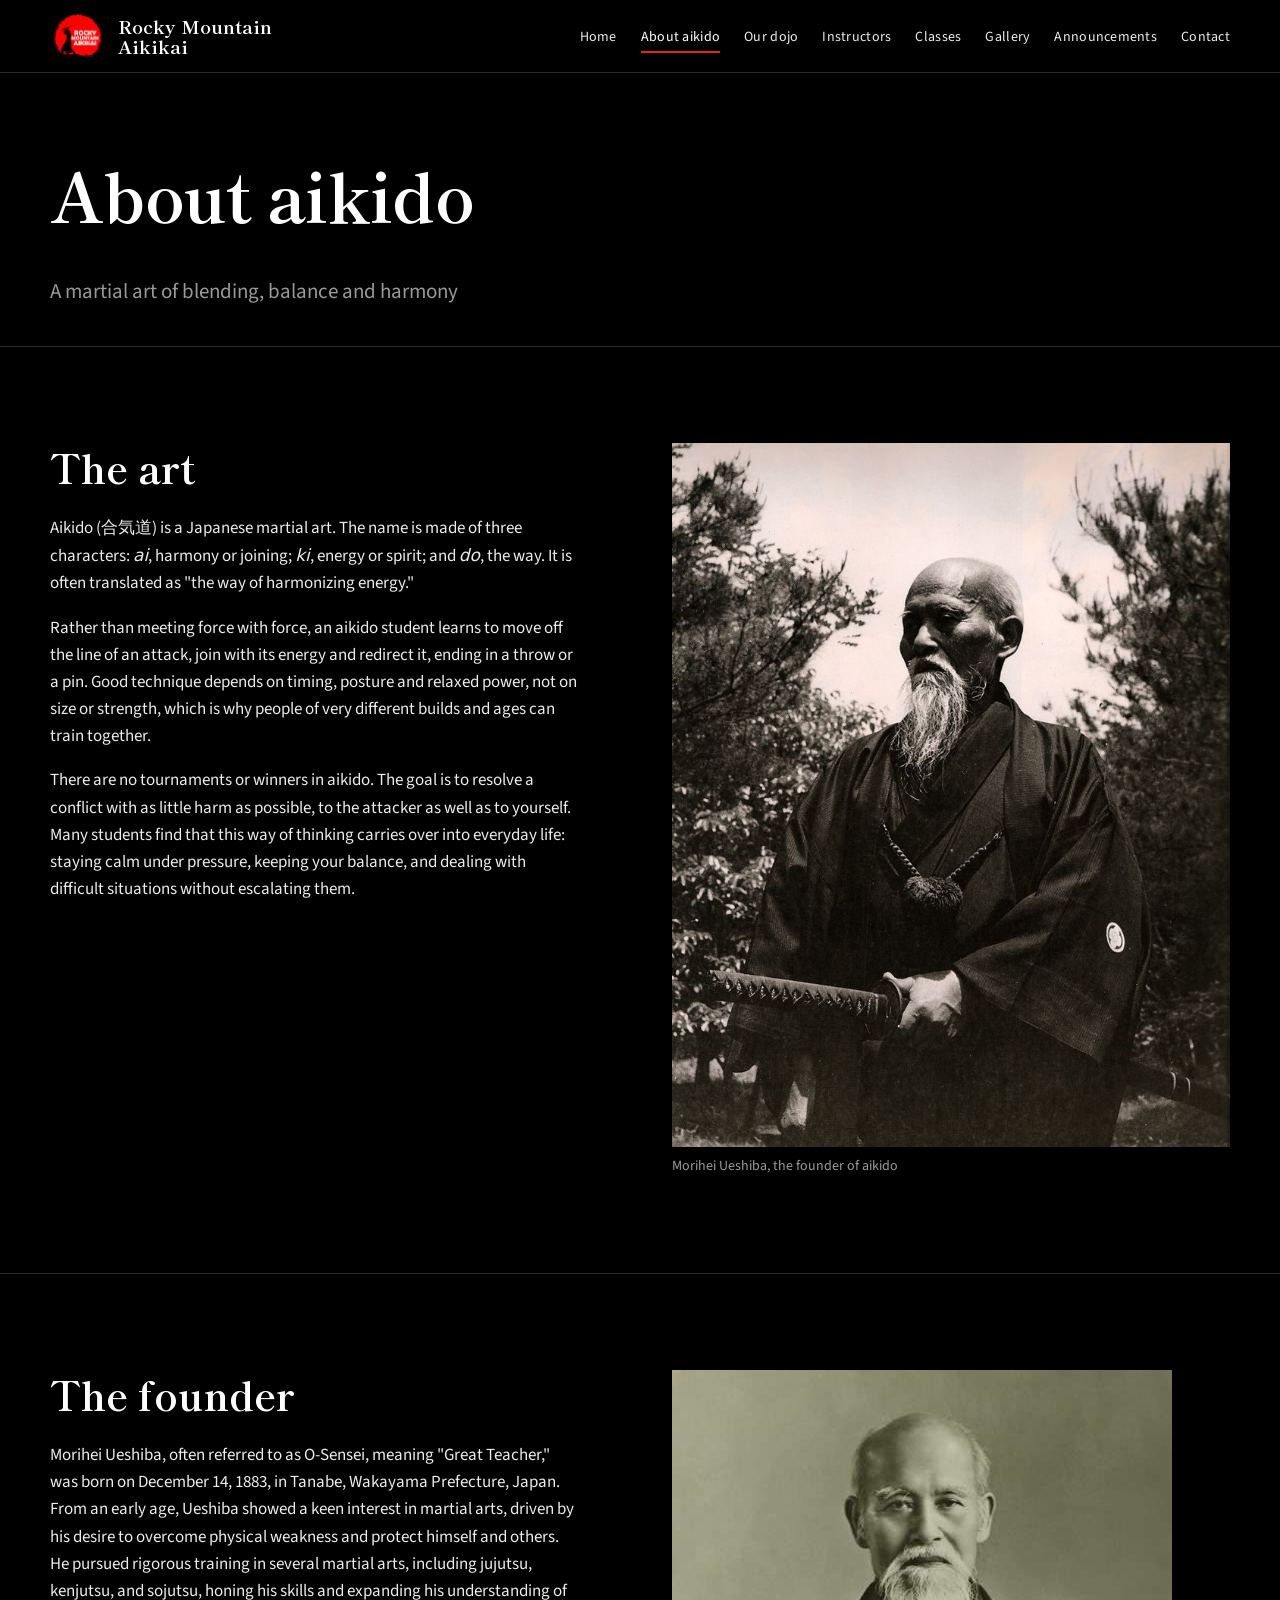
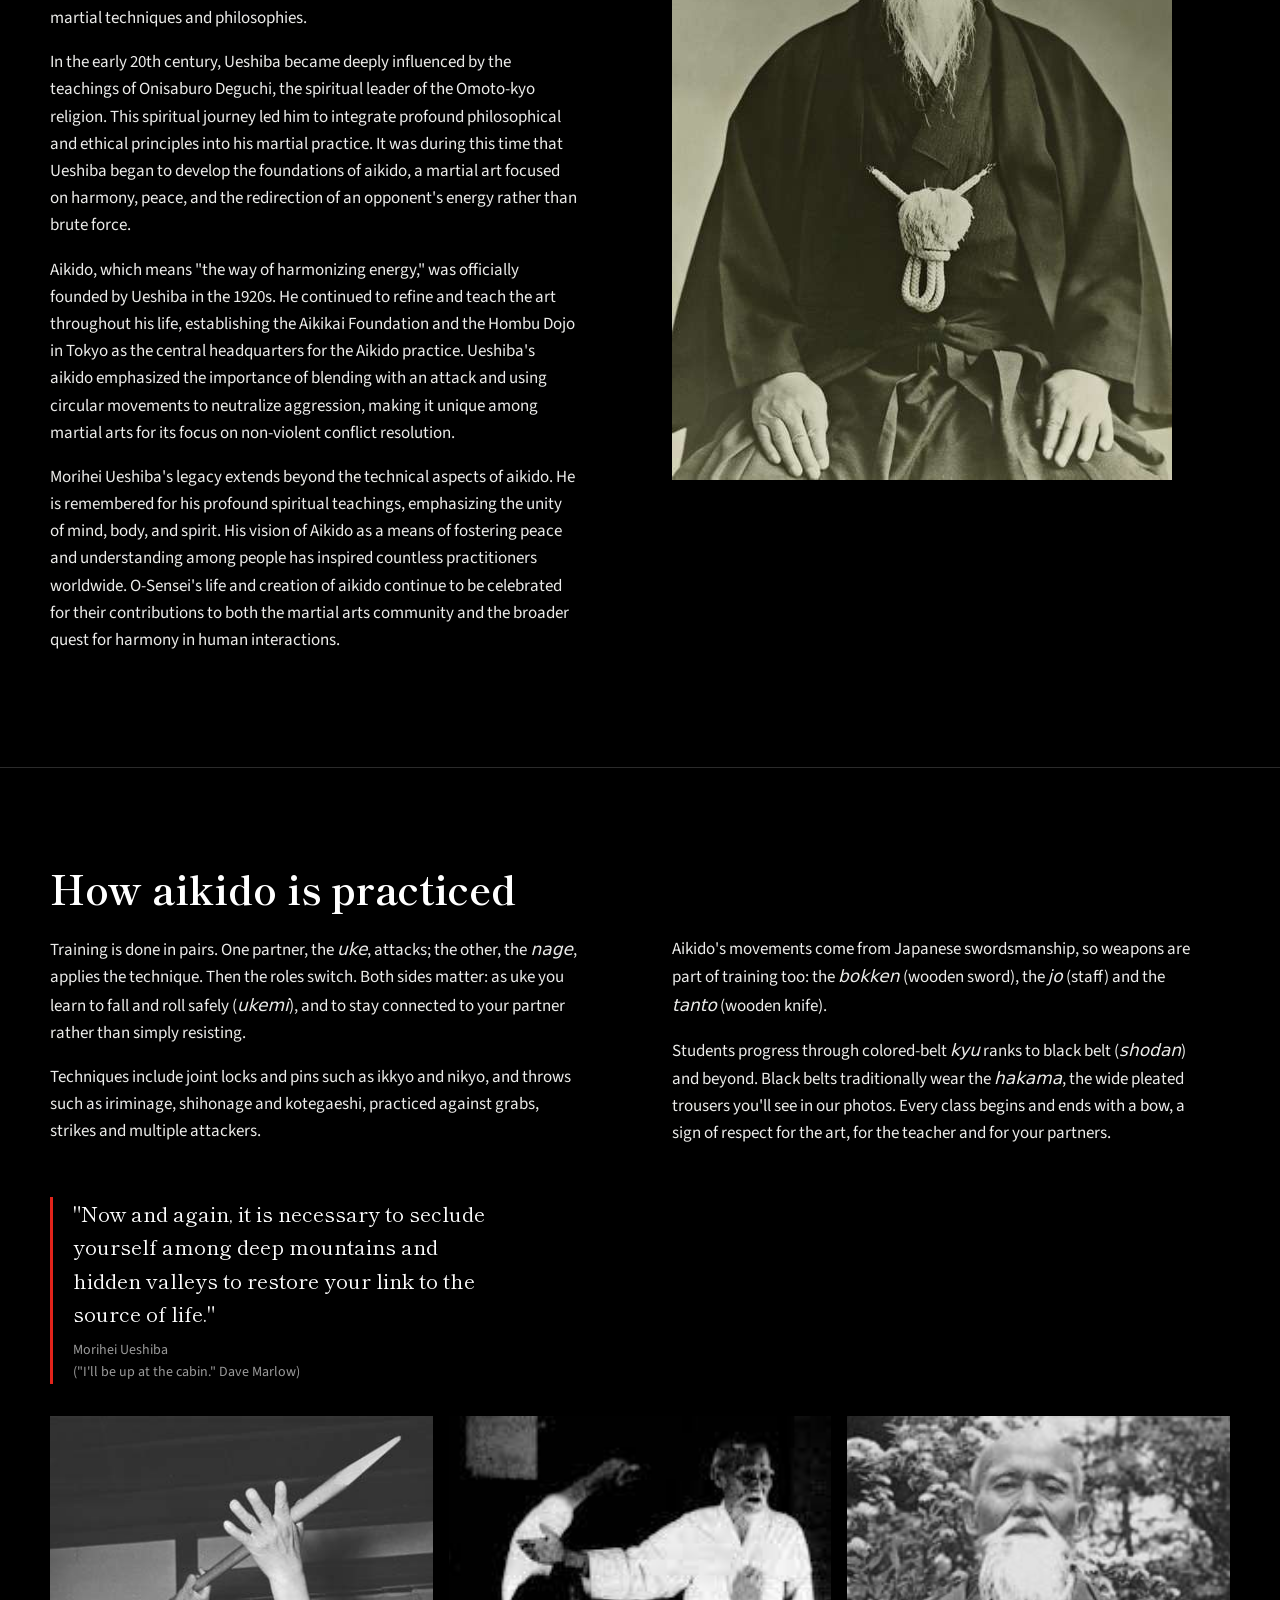
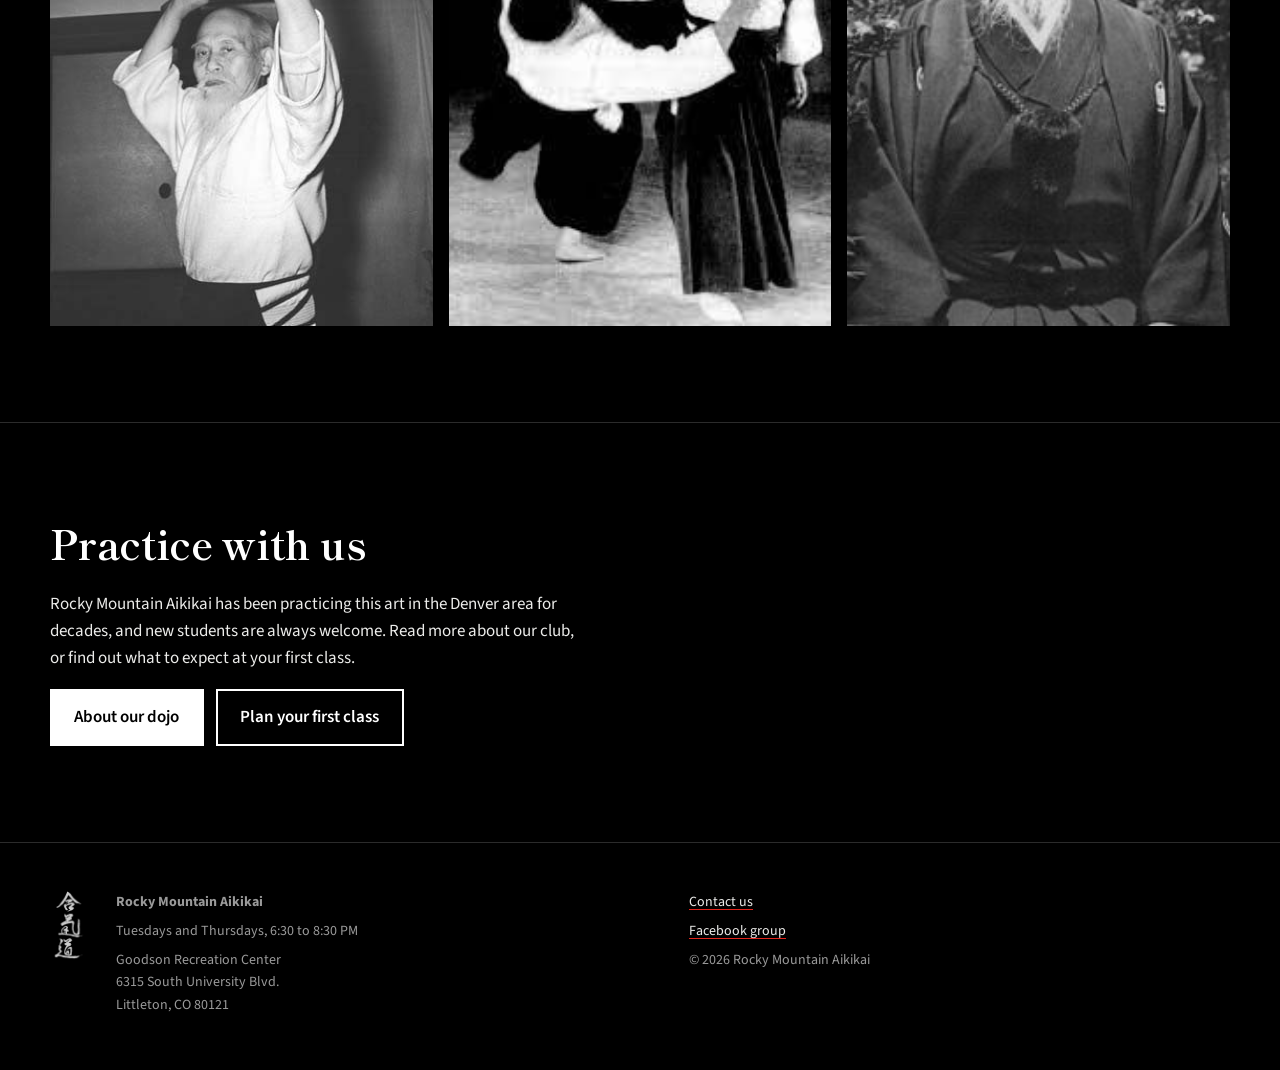
==== commit 3f862bc1: "Home: enso statement, sword seal band; instructor bios" ====
--- a/about.html
+++ b/about.html
@@ -49,9 +49,10 @@
 <section class="section"><div class="wrap split">
   <div>
     <h2>The founder</h2>
-    <p>Morihei Ueshiba was born in 1883 in Tanabe, in Wakayama Prefecture, Japan. From his teens he studied several classical martial arts, including jujutsu, swordsmanship and spear, and later trained extensively in Daito-ryu aiki-jujutsu.</p>
-    <p>Deeply spiritual, Ueshiba came to see the martial arts not as a means of defeating others but as a path to self-improvement and peace. During the 1920s and 30s he refined his techniques around that idea, opening the Kobukan dojo in Tokyo in 1931. The name "aikido" was formally adopted in 1942.</p>
-    <p>He continued to teach and refine the art until his death in 1969. Students of aikido everywhere call him O-Sensei, "great teacher." The Aikikai Foundation and its Hombu Dojo in Tokyo, which grew from his work, remain the world headquarters of aikido and are led today by his grandson, Moriteru Ueshiba.</p>
+    <p>Morihei Ueshiba, often referred to as O-Sensei, meaning "Great Teacher," was born on December 14, 1883, in Tanabe, Wakayama Prefecture, Japan. From an early age, Ueshiba showed a keen interest in martial arts, driven by his desire to overcome physical weakness and protect himself and others. He pursued rigorous training in several martial arts, including jujutsu, kenjutsu, and sojutsu, honing his skills and expanding his understanding of martial techniques and philosophies.</p>
+    <p>In the early 20th century, Ueshiba became deeply influenced by the teachings of Onisaburo Deguchi, the spiritual leader of the Omoto-kyo religion. This spiritual journey led him to integrate profound philosophical and ethical principles into his martial practice. It was during this time that Ueshiba began to develop the foundations of aikido, a martial art focused on harmony, peace, and the redirection of an opponent's energy rather than brute force.</p>
+    <p>Aikido, which means "the way of harmonizing energy," was officially founded by Ueshiba in the 1920s. He continued to refine and teach the art throughout his life, establishing the Aikikai Foundation and the Hombu Dojo in Tokyo as the central headquarters for the Aikido practice. Ueshiba's aikido emphasized the importance of blending with an attack and using circular movements to neutralize aggression, making it unique among martial arts for its focus on non-violent conflict resolution.</p>
+    <p>Morihei Ueshiba's legacy extends beyond the technical aspects of aikido. He is remembered for his profound spiritual teachings, emphasizing the unity of mind, body, and spirit. His vision of Aikido as a means of fostering peace and understanding among people has inspired countless practitioners worldwide. O-Sensei's life and creation of aikido continue to be celebrated for their contributions to both the martial arts community and the broader quest for harmony in human interactions.</p>
   </div>
   <figure>
     <img src="images/founder/ueshiba-seated.jpg" alt="Formal seated portrait of Morihei Ueshiba" loading="lazy">
--- a/css/site.css
+++ b/css/site.css
@@ -212,3 +212,24 @@
 .faces { display: grid; grid-template-columns: repeat(auto-fill, minmax(160px, 1fr)); gap: 1.25rem 1rem; }
 .faces img { width: 100%; aspect-ratio: 4/5; object-fit: cover; }
 @media (min-width: 1001px) { .faces { grid-template-columns: repeat(7, 1fr); } }
+
+/* Associate instructors: same layout, smaller portrait */
+.lead-instructor.small { grid-template-columns: minmax(180px, 240px) 1fr; margin-bottom: 3.5rem; }
+.lead-instructor .rank { margin-top: -.2rem; }
+@media (max-width: 680px) { .lead-instructor.small { grid-template-columns: 1fr; } .lead-instructor.small img { max-width: 240px; } }
+
+/* Home: enso + club statement */
+.enso-section .wrap { display: grid; grid-template-columns: minmax(200px, 340px) 1fr; gap: clamp(2rem, 6vw, 5rem); align-items: center; }
+.enso-section .enso { width: 100%; opacity: .92; }
+.enso-section p { font-size: var(--step-1); line-height: 1.55; color: var(--paper); }
+.enso-section p:last-child { font-size: var(--step-0); }
+@media (max-width: 760px) {
+  .enso-section .wrap { grid-template-columns: 1fr; }
+  .enso-section .enso { width: 160px; }
+}
+
+/* Home: sword-and-mountains band with the club seal */
+.seal { position: relative; height: clamp(260px, 42vw, 520px); overflow: hidden; display: grid; place-items: center; border-top: 1px solid var(--line); }
+.seal-bg { position: absolute; inset: 0; width: 100%; height: 100%; object-fit: cover; object-position: center 70%; filter: grayscale(1) brightness(.55) contrast(1.1); }
+.seal-logo { position: relative; width: clamp(140px, 18vw, 230px); filter: drop-shadow(0 6px 24px rgba(0,0,0,.6)); }
+.announcements.narrow { max-width: 820px; }
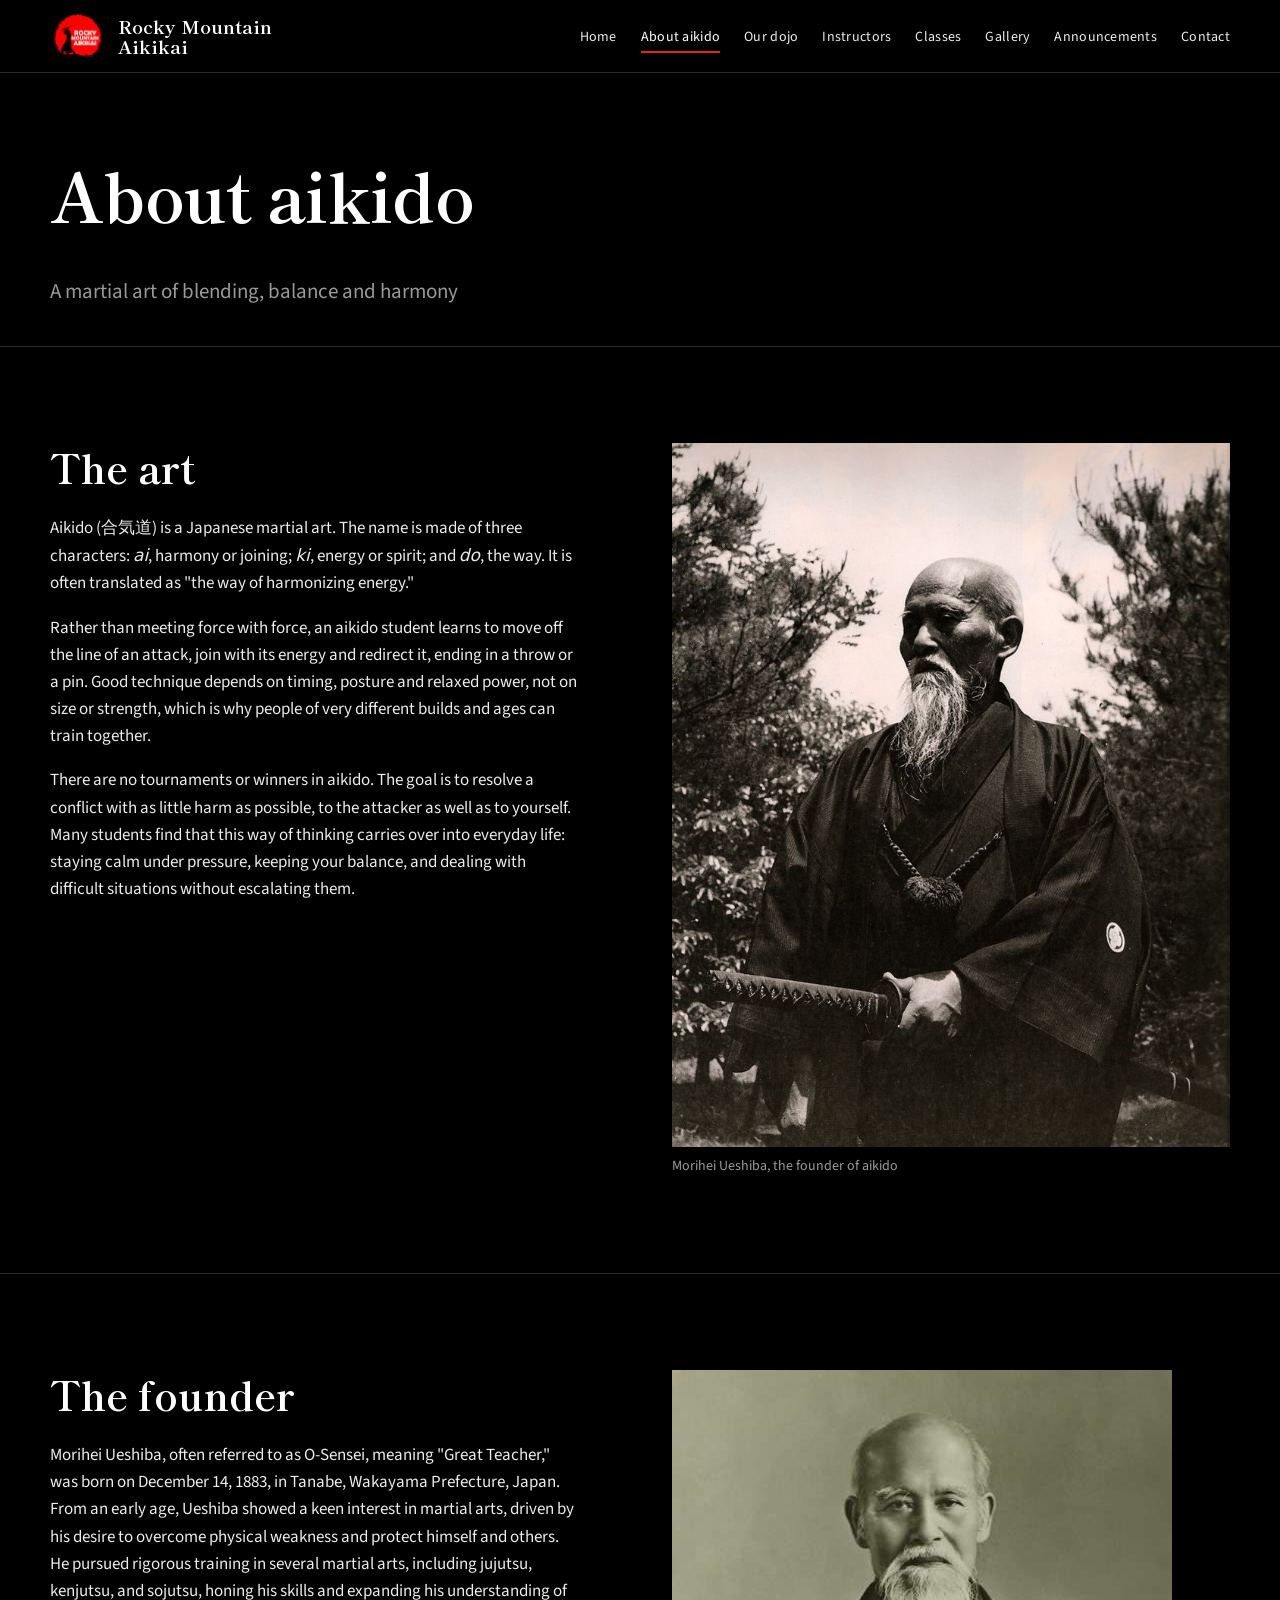
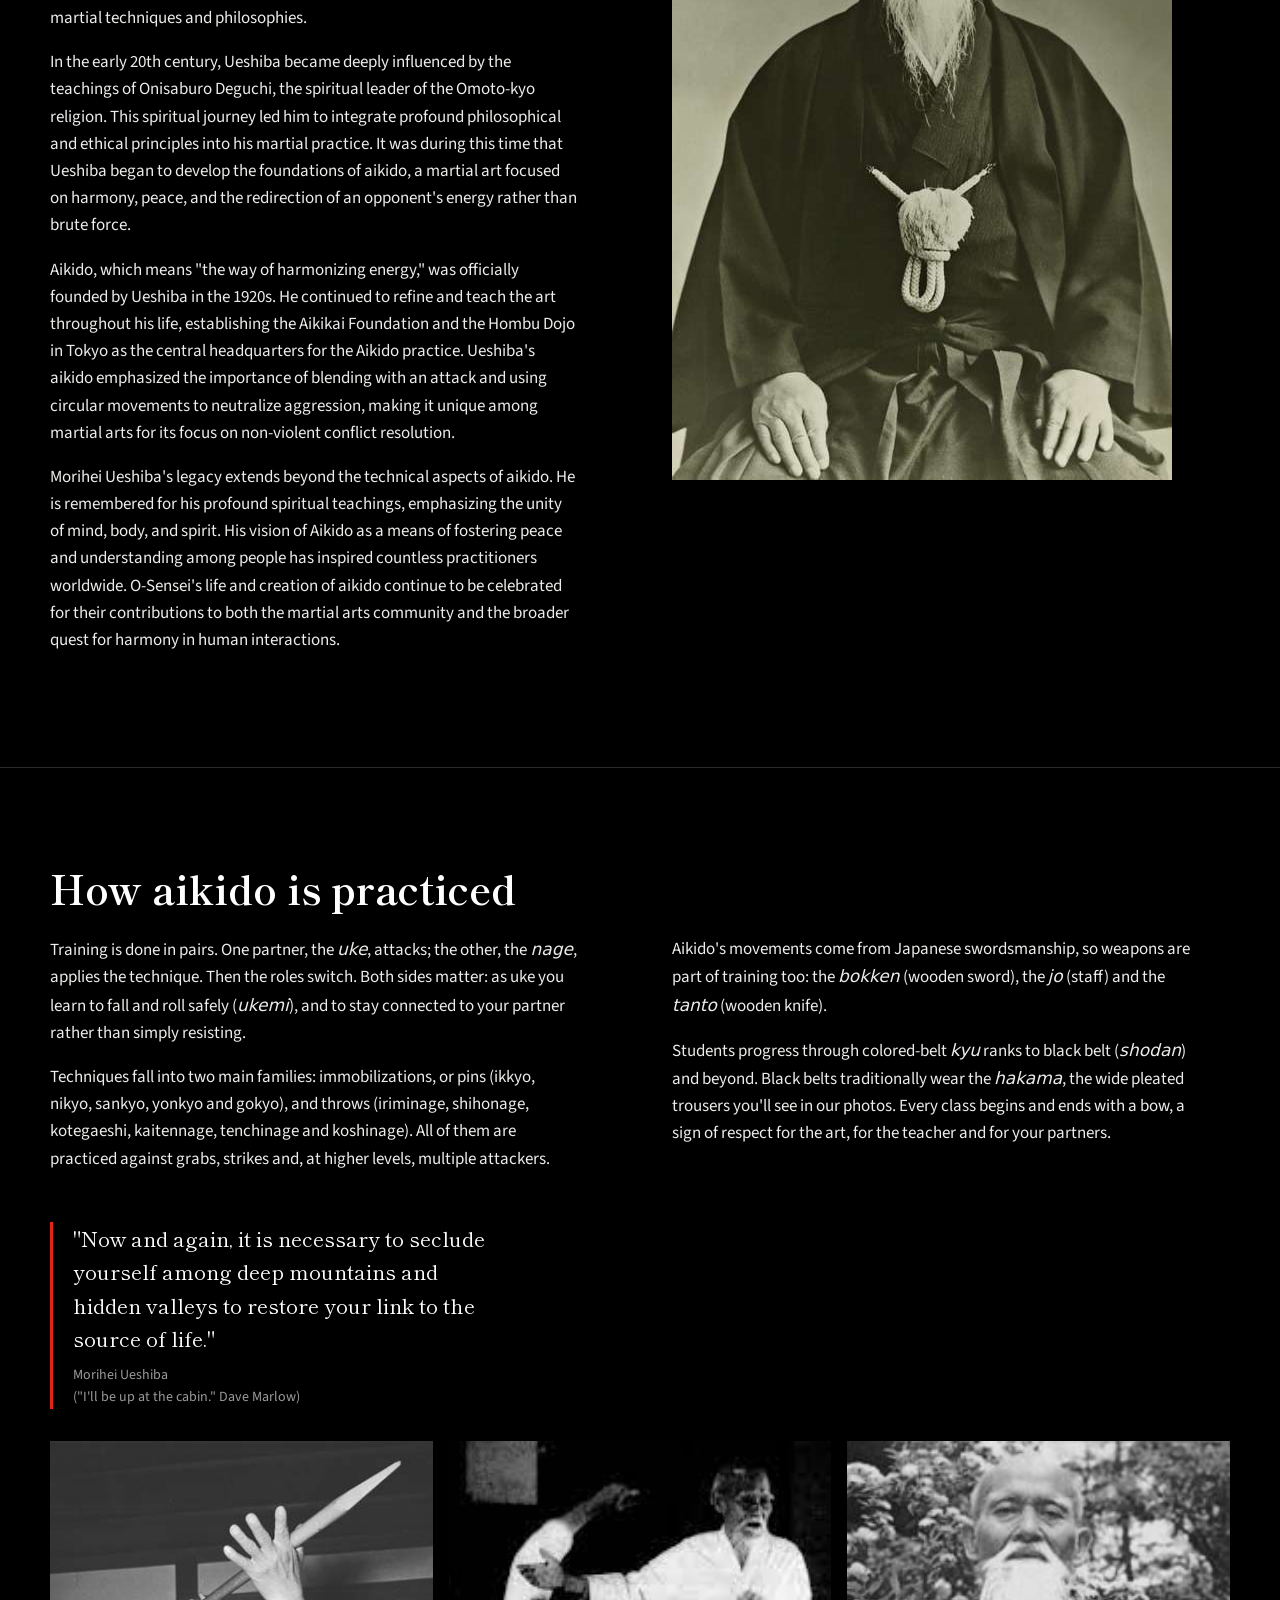
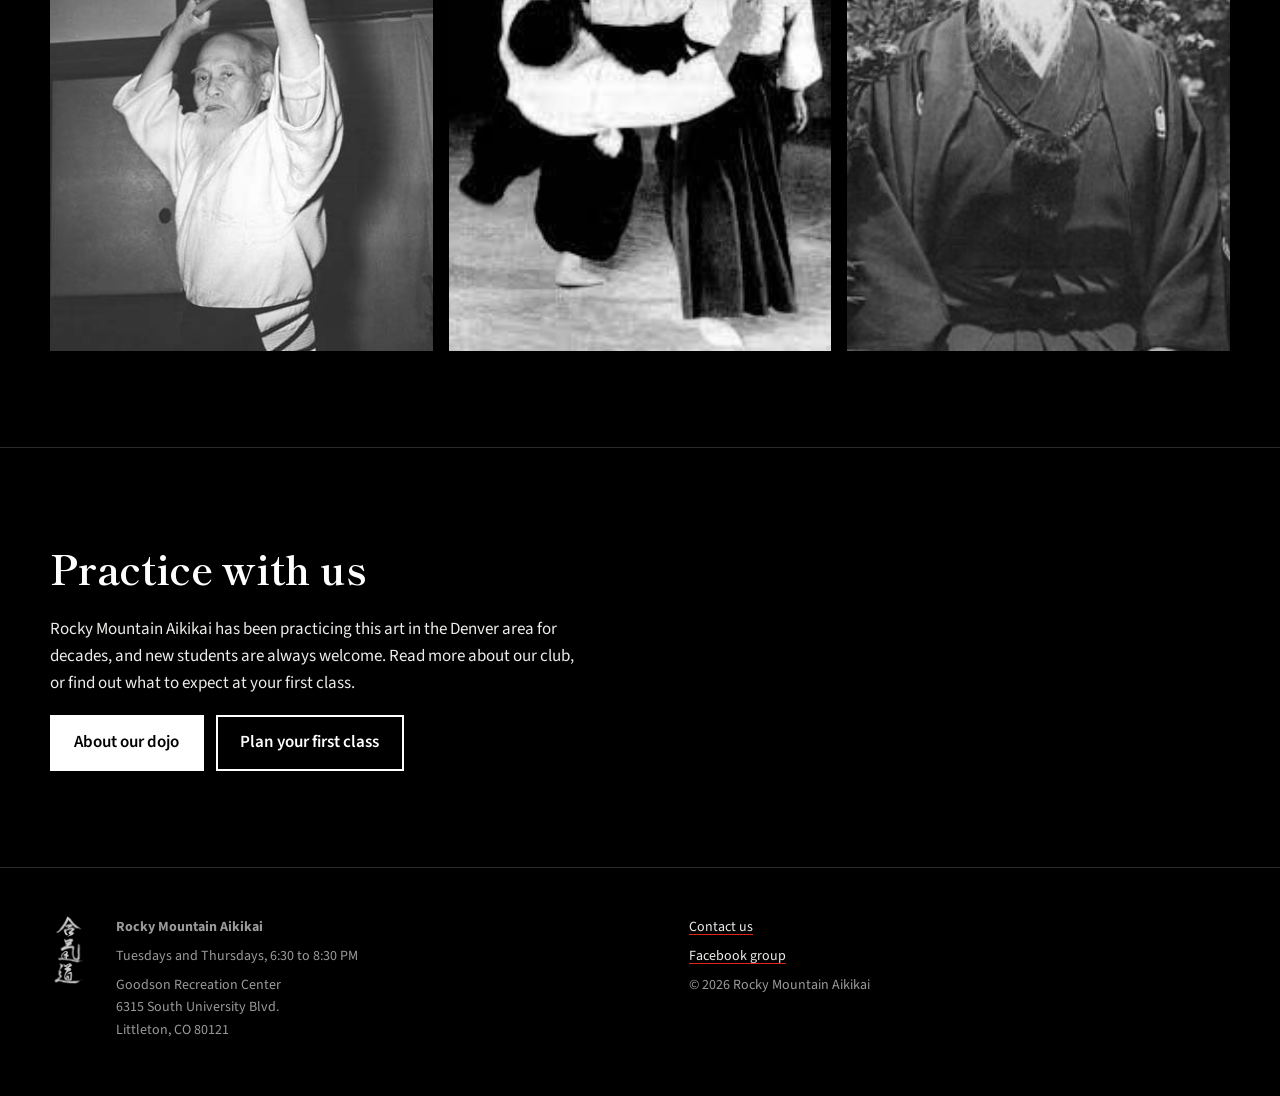
==== commit e02c033b: "Enso sway, techniques, instructor order, contact wording, text fixes" ====
--- a/about.html
+++ b/about.html
@@ -64,7 +64,7 @@
   <div class="split">
     <div>
       <p>Training is done in pairs. One partner, the <em>uke</em>, attacks; the other, the <em>nage</em>, applies the technique. Then the roles switch. Both sides matter: as uke you learn to fall and roll safely (<em>ukemi</em>), and to stay connected to your partner rather than simply resisting.</p>
-      <p>Techniques include joint locks and pins such as ikkyo and nikyo, and throws such as iriminage, shihonage and kotegaeshi, practiced against grabs, strikes and multiple attackers.</p>
+      <p>Techniques fall into two main families: immobilizations, or pins (ikkyo, nikyo, sankyo, yonkyo and gokyo), and throws (iriminage, shihonage, kotegaeshi, kaitennage, tenchinage and koshinage). All of them are practiced against grabs, strikes and, at higher levels, multiple attackers.</p>
     </div>
     <div>
       <p>Aikido's movements come from Japanese swordsmanship, so weapons are part of training too: the <em>bokken</em> (wooden sword), the <em>jo</em> (staff) and the <em>tanto</em> (wooden knife).</p>
--- a/css/site.css
+++ b/css/site.css
@@ -233,3 +233,11 @@
 .seal-bg { position: absolute; inset: 0; width: 100%; height: 100%; object-fit: cover; object-position: center 70%; filter: grayscale(1) brightness(.55) contrast(1.1); }
 .seal-logo { position: relative; width: clamp(140px, 18vw, 230px); filter: drop-shadow(0 6px 24px rgba(0,0,0,.6)); }
 .announcements.narrow { max-width: 820px; }
+
+/* Enso: slow, endless pendulum sway */
+@keyframes enso-sway {
+  from { transform: translateX(-7px) rotate(-1.5deg); }
+  to   { transform: translateX(7px)  rotate(1.5deg); }
+}
+.enso-section .enso { animation: enso-sway 3.2s ease-in-out infinite alternate; transform-origin: 50% 10%; will-change: transform; }
+@media (prefers-reduced-motion: reduce) { .enso-section .enso { animation: none; } }
